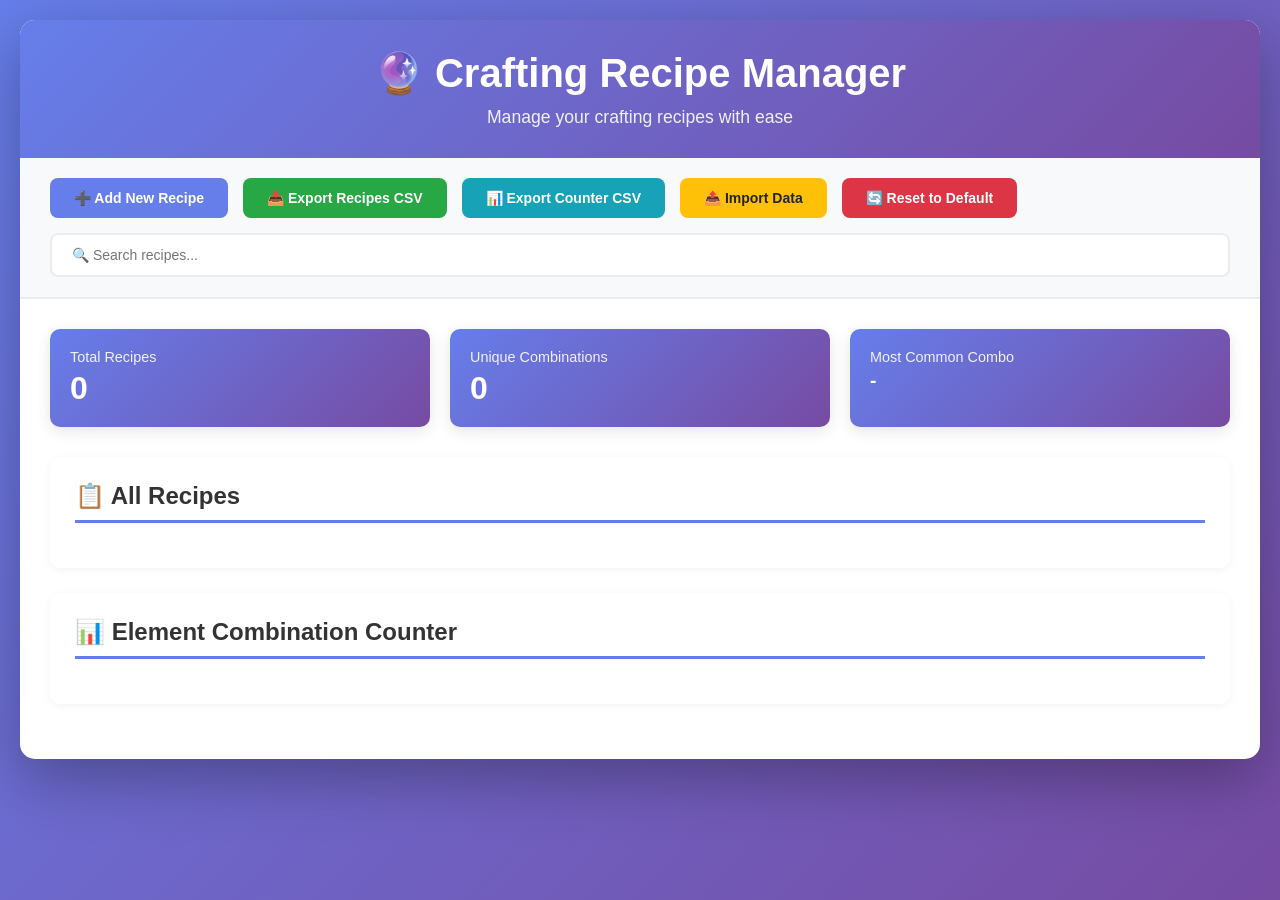
==== index.html @ 4297c900 "a" ====
<!DOCTYPE html>
<html lang="en">
<head>
    <meta charset="UTF-8">
    <meta name="viewport" content="width=device-width, initial-scale=1.0">
    <title>Crafting Recipe Manager</title>
    <link rel="stylesheet" href="css/base.css">
    <link rel="stylesheet" href="css/layout.css">
    <link rel="stylesheet" href="css/components.css">
    <link rel="stylesheet" href="css/responsive.css">
</head>
<body>
    <div class="container">
        <header>
            <h1>🔮 Crafting Recipe Manager</h1>
            <p>Manage your crafting recipes with ease</p>
        </header>

        <div class="toolbar">
            <button class="btn btn-primary" id="addRecipeBtn">
                ➕ Add New Recipe
            </button>
            <button class="btn btn-success" id="exportRecipesBtn">
                📥 Export Recipes CSV
            </button>
            <button class="btn btn-info" id="exportCounterBtn">
                📊 Export Counter CSV
            </button>
            <button class="btn btn-warning" id="importDataBtn">
                📤 Import Data
            </button>
            <button class="btn btn-danger" id="resetDataBtn">
                🔄 Reset to Default
            </button>
            <div class="search-box">
                <input type="text" id="searchInput" placeholder="🔍 Search recipes...">
            </div>
        </div>

        <div class="content">
            <div class="stats-grid">
                <div class="stat-card">
                    <div class="stat-label">Total Recipes</div>
                    <div class="stat-value" id="totalRecipes">0</div>
                </div>
                <div class="stat-card">
                    <div class="stat-label">Unique Combinations</div>
                    <div class="stat-value" id="uniqueCombos">0</div>
                </div>
                <div class="stat-card">
                    <div class="stat-label">Most Common Combo</div>
                    <div class="stat-value" id="mostCommon" style="font-size: 1.2em;">-</div>
                </div>
            </div>

            <div class="section">
                <h2 class="section-title">📋 All Recipes</h2>
                <div id="recipeTableContainer"></div>
            </div>

            <div class="section">
                <h2 class="section-title">📊 Element Combination Counter</h2>
                <div class="counter-grid" id="counterGrid"></div>
            </div>
        </div>
    </div>

    <!-- Add/Edit Modal -->
    <div id="recipeModal" class="modal">
        <div class="modal-content">
            <div class="modal-header">
                <h2 id="modalTitle">Add New Recipe</h2>
                <button class="close" id="closeModalBtn">&times;</button>
            </div>
            <div class="modal-body">
                <form id="recipeForm">
                    <input type="hidden" id="editIndex" value="-1">
                    
                    <div class="form-group">
                        <label for="itemName">Item Name *</label>
                        <input type="text" id="itemName" required placeholder="Enter item name">
                    </div>

                    <div class="form-group">
                        <label for="itemTier">Tier *</label>
                        <select id="itemTier" required>
                            <option value="1">Tier 1 (3x3 Grid)</option>
                            <option value="2">Tier 2 (4x4 Grid)</option>
                            <option value="3">Tier 3 (5x5 Grid)</option>
                        </select>
                    </div>

                    <div class="form-group">
                        <label>Elements * (Select at least one)</label>
                        <div class="checkbox-group">
                            <label class="checkbox-label">
                                <input type="checkbox" name="elements" value="earth">
                                <span>🌍 Earth</span>
                            </label>
                            <label class="checkbox-label">
                                <input type="checkbox" name="elements" value="fire">
                                <span>🔥 Fire</span>
                            </label>
                            <label class="checkbox-label">
                                <input type="checkbox" name="elements" value="water">
                                <span>💧 Water</span>
                            </label>
                            <label class="checkbox-label">
                                <input type="checkbox" name="elements" value="wind">
                                <span>💨 Wind</span>
                            </label>
                        </div>
                    </div>

                    <div class="shape-editor">
                        <div class="shape-editor-title">
                            <span>🎨 Recipe Shape Pattern</span>
                            <button type="button" class="clear-shape-btn" id="clearShapeBtn">
                                Clear Pattern
                            </button>
                        </div>
                        <div style="text-align: center;">
                            <div id="shapeEditorGrid" class="shape-editor-grid"></div>
                        </div>
                    </div>

                    <div style="display: flex; gap: 10px; margin-top: 30px;">
                        <button type="submit" class="btn btn-primary" style="flex: 1;">
                            💾 Save Recipe
                        </button>
                        <button type="button" class="btn btn-danger" id="cancelModalBtn" style="flex: 1;">
                            ❌ Cancel
                        </button>
                    </div>
                </form>
            </div>
        </div>
    </div>

    <!-- Toast Notification -->
    <div id="toast" class="toast"></div>

    <script type="module" src="js/main.js"></script>
</body>
</html>
---- css/base.css ----
* {
    margin: 0;
    padding: 0;
    box-sizing: border-box;
}

:root {
    --primary-gradient-start: #667eea;
    --primary-gradient-end: #764ba2;
    --success-color: #28a745;
    --danger-color: #dc3545;
    --warning-color: #ffc107;
    --info-color: #17a2b8;
    --bg-light: #f8f9fa;
    --border-color: #e9ecef;
    --text-dark: #333;
    --text-muted: #6c757d;
    --earth-color: #8B4513;
    --fire-color: #FF4500;
    --water-color: #1E90FF;
    --wind-color: #87CEEB;
    --shadow-sm: 0 2px 10px rgba(0,0,0,0.05);
    --shadow-md: 0 4px 15px rgba(0,0,0,0.1);
    --shadow-lg: 0 10px 40px rgba(0,0,0,0.3);
    --shadow-xl: 0 20px 60px rgba(0,0,0,0.3);
}

body {
    font-family: 'Segoe UI', Tahoma, Geneva, Verdana, sans-serif;
    background: linear-gradient(135deg, var(--primary-gradient-start) 0%, var(--primary-gradient-end) 100%);
    min-height: 100vh;
    padding: 20px;
}

@keyframes fadeIn {
    from { opacity: 0; }
    to { opacity: 1; }
}

@keyframes slideIn {
    from {
        transform: translateY(-50px);
        opacity: 0;
    }
    to {
        transform: translateY(0);
        opacity: 1;
    }
}

@keyframes slideInRight {
    from {
        transform: translateX(100%);
    }
    to {
        transform: translateX(0);
    }
}
---- css/layout.css ----
.container {
    max-width: 1600px;
    margin: 0 auto;
    background: white;
    border-radius: 15px;
    box-shadow: var(--shadow-xl);
    overflow: hidden;
}

header {
    background: linear-gradient(135deg, var(--primary-gradient-start) 0%, var(--primary-gradient-end) 100%);
    color: white;
    padding: 30px;
    text-align: center;
}

header h1 {
    font-size: 2.5em;
    margin-bottom: 10px;
}

header p {
    opacity: 0.9;
    font-size: 1.1em;
}

.toolbar {
    padding: 20px 30px;
    background: var(--bg-light);
    border-bottom: 2px solid var(--border-color);
    display: flex;
    gap: 15px;
    flex-wrap: wrap;
    align-items: center;
}

.content {
    padding: 30px;
}

.stats-grid {
    display: grid;
    grid-template-columns: repeat(auto-fit, minmax(200px, 1fr));
    gap: 20px;
    margin-bottom: 30px;
}

.section {
    background: white;
    border-radius: 10px;
    padding: 25px;
    margin-bottom: 25px;
    box-shadow: var(--shadow-sm);
}

.section-title {
    font-size: 1.5em;
    color: var(--text-dark);
    margin-bottom: 20px;
    padding-bottom: 10px;
    border-bottom: 3px solid var(--primary-gradient-start);
}

.counter-grid {
    display: grid;
    grid-template-columns: repeat(auto-fill, minmax(250px, 1fr));
    gap: 15px;
}

.search-box {
    flex: 1;
    min-width: 250px;
}

.search-box input {
    width: 100%;
    padding: 12px 20px;
    border: 2px solid var(--border-color);
    border-radius: 8px;
    font-size: 14px;
}

.search-box input:focus {
    outline: none;
    border-color: var(--primary-gradient-start);
}
---- css/components.css ----
/* Buttons */
.btn {
    padding: 12px 24px;
    border: none;
    border-radius: 8px;
    font-size: 14px;
    font-weight: 600;
    cursor: pointer;
    transition: all 0.3s;
    display: inline-flex;
    align-items: center;
    gap: 8px;
}

.btn:hover {
    transform: translateY(-2px);
    box-shadow: 0 4px 12px rgba(0,0,0,0.15);
}

.btn-primary {
    background: var(--primary-gradient-start);
    color: white;
}

.btn-primary:hover {
    background: #5568d3;
}

.btn-success {
    background: var(--success-color);
    color: white;
}

.btn-success:hover {
    background: #218838;
}

.btn-info {
    background: var(--info-color);
    color: white;
}

.btn-info:hover {
    background: #138496;
}

.btn-danger {
    background: var(--danger-color);
    color: white;
}

.btn-danger:hover {
    background: #c82333;
}

.btn-warning {
    background: var(--warning-color);
    color: #212529;
}

.btn-warning:hover {
    background: #e0a800;
}

.btn-sm {
    padding: 6px 12px;
    font-size: 12px;
}

/* Stats Cards */
.stat-card {
    background: linear-gradient(135deg, var(--primary-gradient-start) 0%, var(--primary-gradient-end) 100%);
    color: white;
    padding: 20px;
    border-radius: 10px;
    box-shadow: var(--shadow-md);
}

.stat-label {
    font-size: 0.9em;
    opacity: 0.9;
    margin-bottom: 5px;
}

.stat-value {
    font-size: 2em;
    font-weight: bold;
}

/* Tables */
table {
    width: 100%;
    border-collapse: collapse;
    margin-top: 15px;
}

th, td {
    padding: 15px;
    text-align: left;
    border-bottom: 1px solid var(--border-color);
}

th {
    background: var(--bg-light);
    font-weight: 600;
    color: #495057;
    position: sticky;
    top: 0;
}

tr:hover {
    background: var(--bg-light);
}

/* Elements */
.element {
    display: inline-block;
    padding: 5px 12px;
    margin: 2px;
    border-radius: 20px;
    font-size: 12px;
    font-weight: 600;
    text-transform: uppercase;
}

.earth { 
    background: var(--earth-color);
    color: white;
}

.fire { 
    background: var(--fire-color);
    color: white;
}

.water { 
    background: var(--water-color);
    color: white;
}

.wind { 
    background: var(--wind-color);
    color: #333;
}

/* Tier Badges */
.tier-badge {
    display: inline-block;
    padding: 4px 10px;
    border-radius: 15px;
    font-size: 11px;
    font-weight: 700;
    text-transform: uppercase;
}

.tier-1 { 
    background: var(--success-color);
    color: white;
}

.tier-2 { 
    background: var(--warning-color);
    color: #333;
}

.tier-3 { 
    background: var(--danger-color);
    color: white;
}

/* Shape Grid */
.shape-grid {
    display: inline-grid;
    gap: 2px;
    background: #333;
    padding: 2px;
    border-radius: 4px;
}

.shape-cell {
    width: 16px;
    height: 16px;
    background: white;
    border-radius: 2px;
}

.shape-cell.filled {
    background: #FF8C00;
}

/* Modal */
.modal {
    display: none;
    position: fixed;
    z-index: 1000;
    left: 0;
    top: 0;
    width: 100%;
    height: 100%;
    background: rgba(0,0,0,0.6);
    animation: fadeIn 0.3s;
    overflow-y: auto;
}

.modal-content {
    background: white;
    margin: 3% auto;
    padding: 0;
    border-radius: 15px;
    width: 90%;
    max-width: 800px;
    box-shadow: var(--shadow-lg);
    animation: slideIn 0.3s;
}

.modal-header {
    background: linear-gradient(135deg, var(--primary-gradient-start) 0%, var(--primary-gradient-end) 100%);
    color: white;
    padding: 20px 30px;
    border-radius: 15px 15px 0 0;
    display: flex;
    justify-content: space-between;
    align-items: center;
}

.modal-header h2 {
    font-size: 1.5em;
}

.close {
    color: white;
    font-size: 28px;
    font-weight: bold;
    cursor: pointer;
    background: none;
    border: none;
    padding: 0;
    width: 30px;
    height: 30px;
    display: flex;
    align-items: center;
    justify-content: center;
    border-radius: 50%;
    transition: background 0.3s;
}

.close:hover {
    background: rgba(255,255,255,0.2);
}

.modal-body {
    padding: 30px;
    max-height: 70vh;
    overflow-y: auto;
}

/* Form Elements */
.form-group {
    margin-bottom: 20px;
}

.form-group label {
    display: block;
    margin-bottom: 8px;
    font-weight: 600;
    color: #495057;
}

.form-group input, .form-group select {
    width: 100%;
    padding: 12px;
    border: 2px solid var(--border-color);
    border-radius: 8px;
    font-size: 14px;
    transition: border-color 0.3s;
}

.form-group input:focus, .form-group select:focus {
    outline: none;
    border-color: var(--primary-gradient-start);
}

/* Checkbox Group */
.checkbox-group {
    display: grid;
    grid-template-columns: repeat(2, 1fr);
    gap: 10px;
    margin-top: 10px;
}

.checkbox-label {
    display: flex;
    align-items: center;
    padding: 10px;
    border: 2px solid var(--border-color);
    border-radius: 8px;
    cursor: pointer;
    transition: all 0.3s;
}

.checkbox-label:hover {
    border-color: var(--primary-gradient-start);
    background: var(--bg-light);
}

.checkbox-label input {
    margin-right: 10px;
    width: auto;
}

.checkbox-label.checked {
    border-color: var(--primary-gradient-start);
    background: #e7e9fd;
}

/* Shape Editor */
.shape-editor {
    margin-top: 15px;
    padding: 20px;
    background: var(--bg-light);
    border-radius: 10px;
    border: 2px solid var(--border-color);
}

.shape-editor-title {
    font-weight: 600;
    margin-bottom: 15px;
    color: var(--text-dark);
    display: flex;
    justify-content: space-between;
    align-items: center;
}

.shape-editor-grid {
    display: inline-grid;
    gap: 4px;
    background: #333;
    padding: 4px;
    border-radius: 8px;
    box-shadow: 0 4px 10px rgba(0,0,0,0.2);
}

.shape-editor-cell {
    width: 40px;
    height: 40px;
    background: white;
    border-radius: 4px;
    cursor: pointer;
    transition: all 0.2s;
    border: 2px solid transparent;
}

.shape-editor-cell:hover {
    border-color: var(--primary-gradient-start);
    transform: scale(1.05);
}

.shape-editor-cell.active {
    background: #FF8C00;
    box-shadow: inset 0 2px 4px rgba(0,0,0,0.2);
}

.clear-shape-btn {
    background: var(--danger-color);
    color: white;
    border: none;
    padding: 6px 12px;
    border-radius: 5px;
    cursor: pointer;
    font-size: 12px;
    font-weight: 600;
    transition: background 0.3s;
}

.clear-shape-btn:hover {
    background: #c82333;
}

/* Counter Cards */
.counter-card {
    background: linear-gradient(135deg, var(--bg-light) 0%, var(--border-color) 100%);
    padding: 20px;
    border-radius: 10px;
    border-left: 5px solid var(--primary-gradient-start);
    transition: transform 0.3s;
}

.counter-card:hover {
    transform: translateX(5px);
}

.counter-combo {
    font-weight: 600;
    color: var(--text-dark);
    margin-bottom: 10px;
    font-size: 1.1em;
}

.counter-count {
    font-size: 1.5em;
    color: var(--primary-gradient-start);
    font-weight: bold;
}

/* Toast */
.toast {
    position: fixed;
    bottom: 30px;
    right: 30px;
    background: var(--success-color);
    color: white;
    padding: 15px 25px;
    border-radius: 8px;
    box-shadow: 0 4px 15px rgba(0,0,0,0.2);
    display: none;
    animation: slideInRight 0.3s;
    z-index: 2000;
}

/* Action Buttons */
.action-buttons {
    display: flex;
    gap: 5px;
}

/* Empty State */
.empty-state {
    text-align: center;
    padding: 60px 20px;
    color: var(--text-muted);
}
---- css/responsive.css ----
@media (max-width: 768px) {
    .toolbar {
        flex-direction: column;
        align-items: stretch;
    }

    .btn {
        width: 100%;
        justify-content: center;
    }

    .search-box {
        width: 100%;
    }

    table {
        font-size: 12px;
    }

    th, td {
        padding: 10px;
    }

    .shape-editor-cell {
        width: 30px;
        height: 30px;
    }

    header h1 {
        font-size: 1.8em;
    }

    header p {
        font-size: 0.9em;
    }

    .stats-grid {
        grid-template-columns: 1fr;
    }

    .counter-grid {
        grid-template-columns: 1fr;
    }

    .checkbox-group {
        grid-template-columns: 1fr;
    }
}
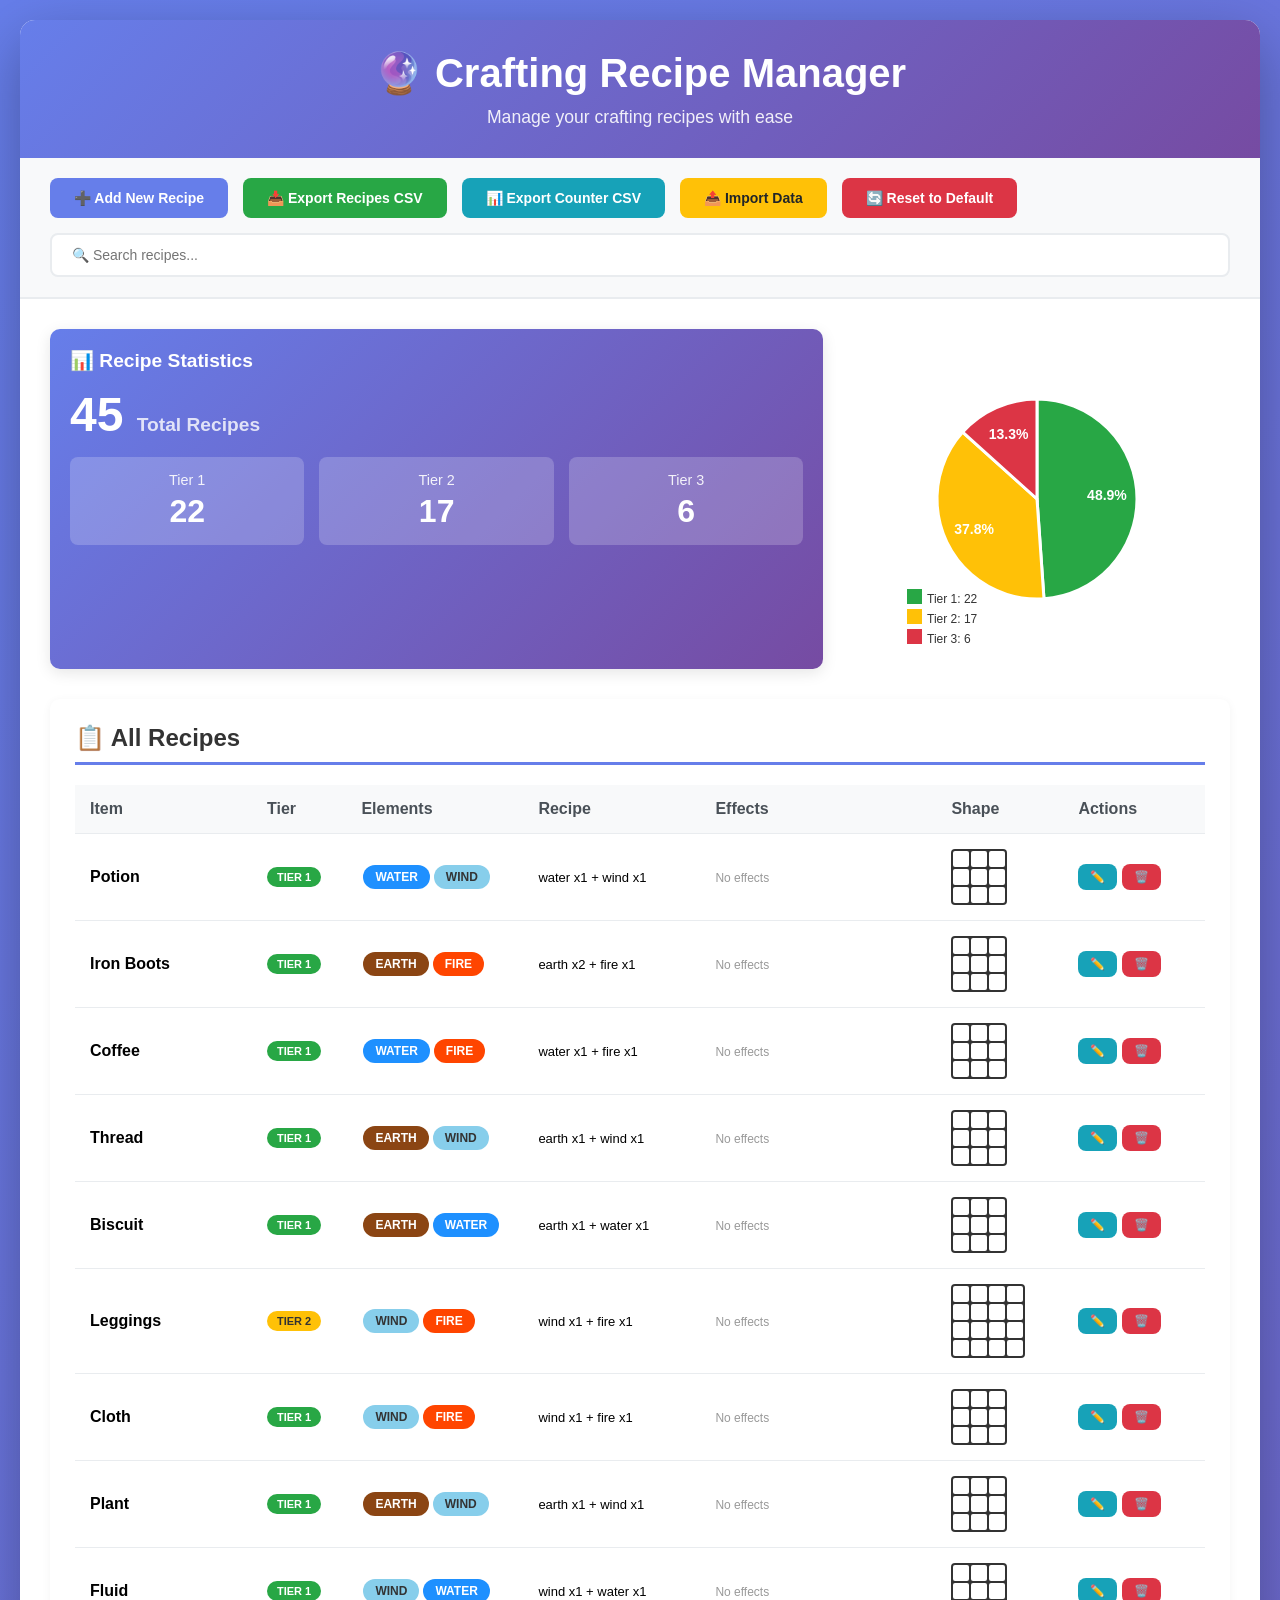
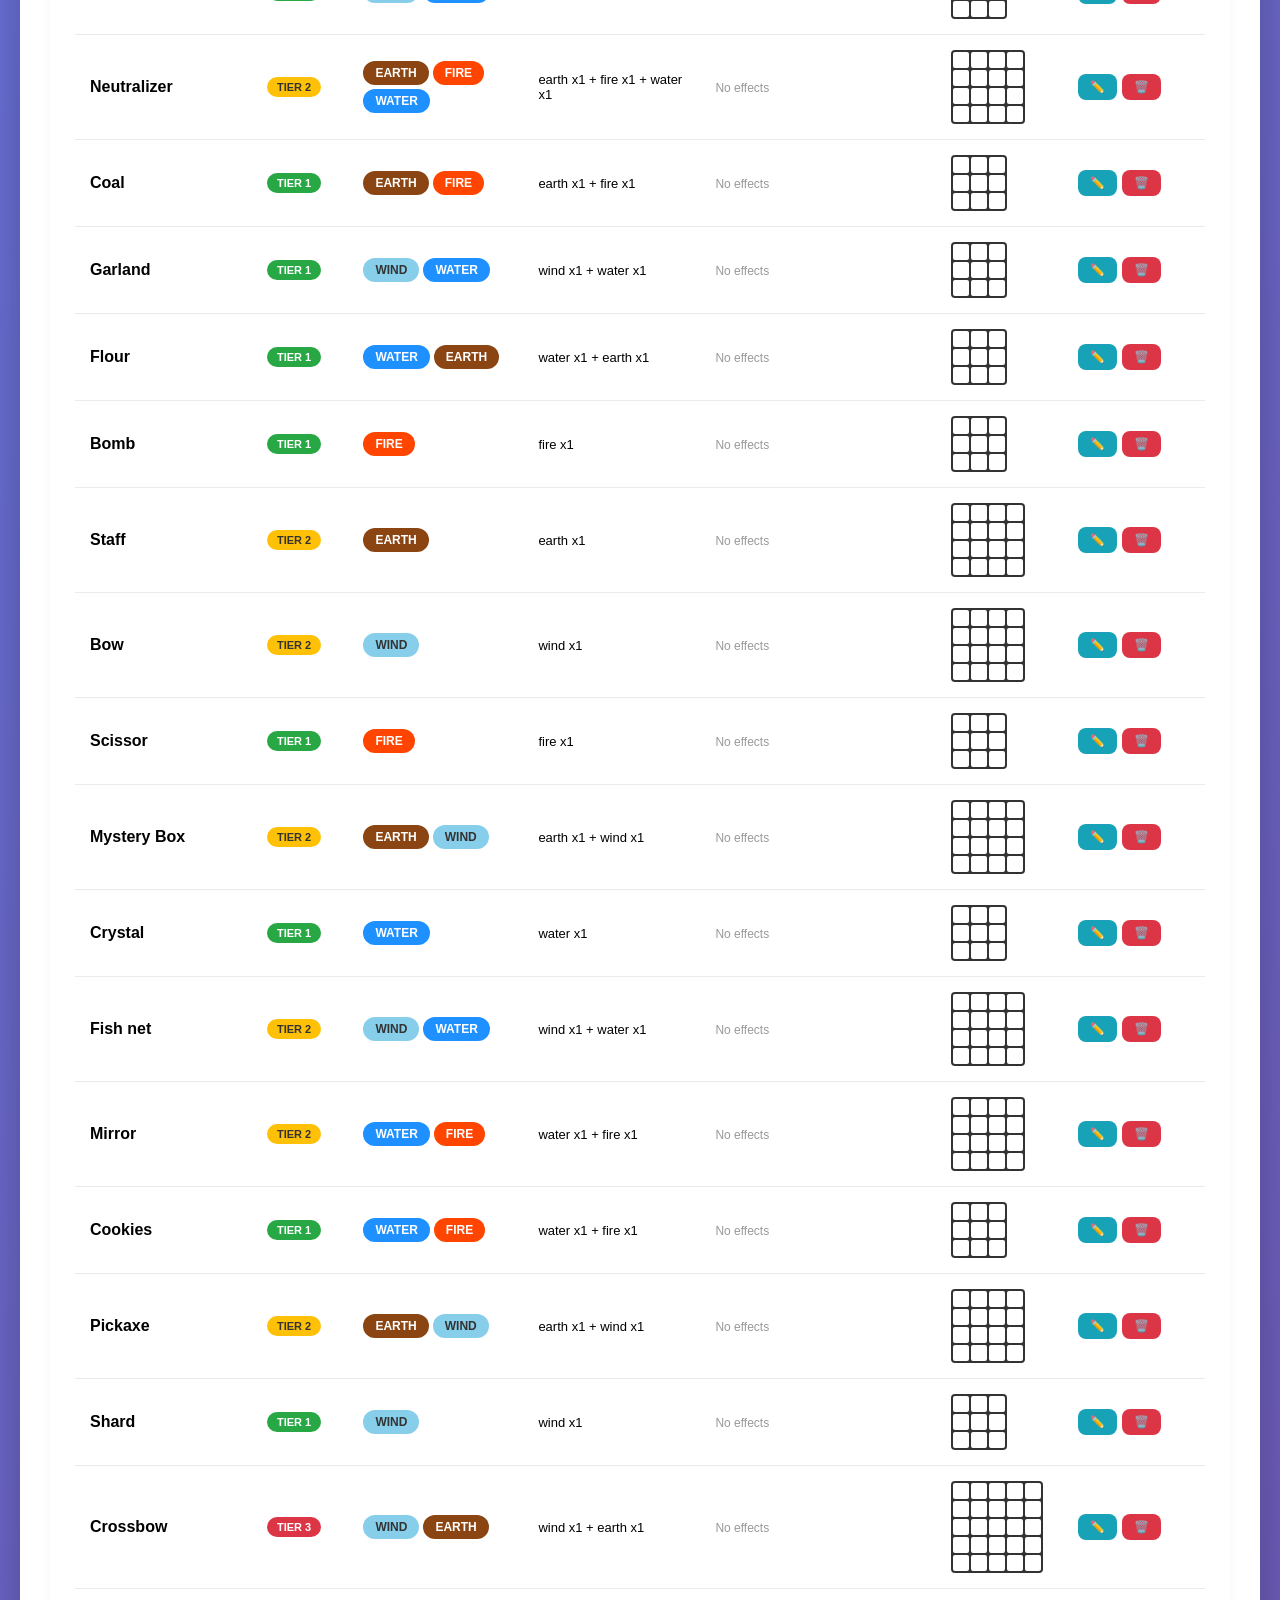
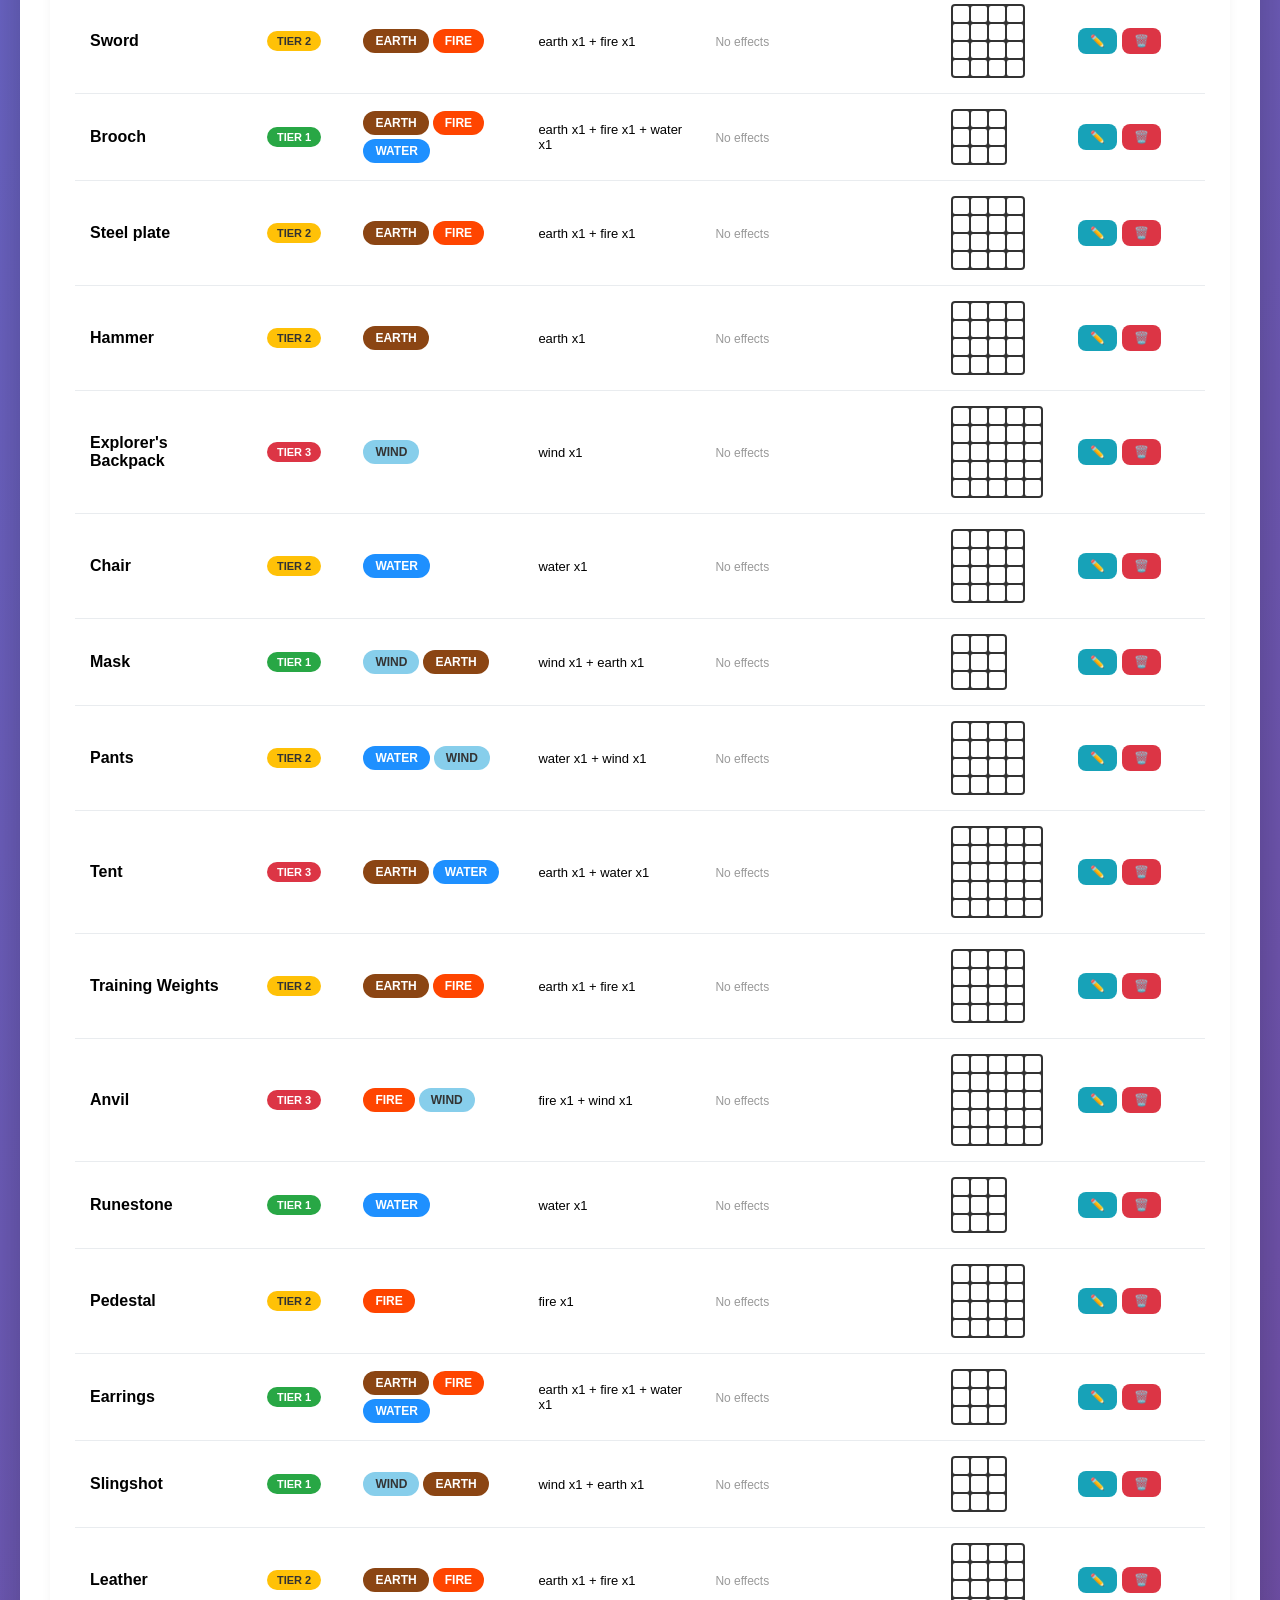
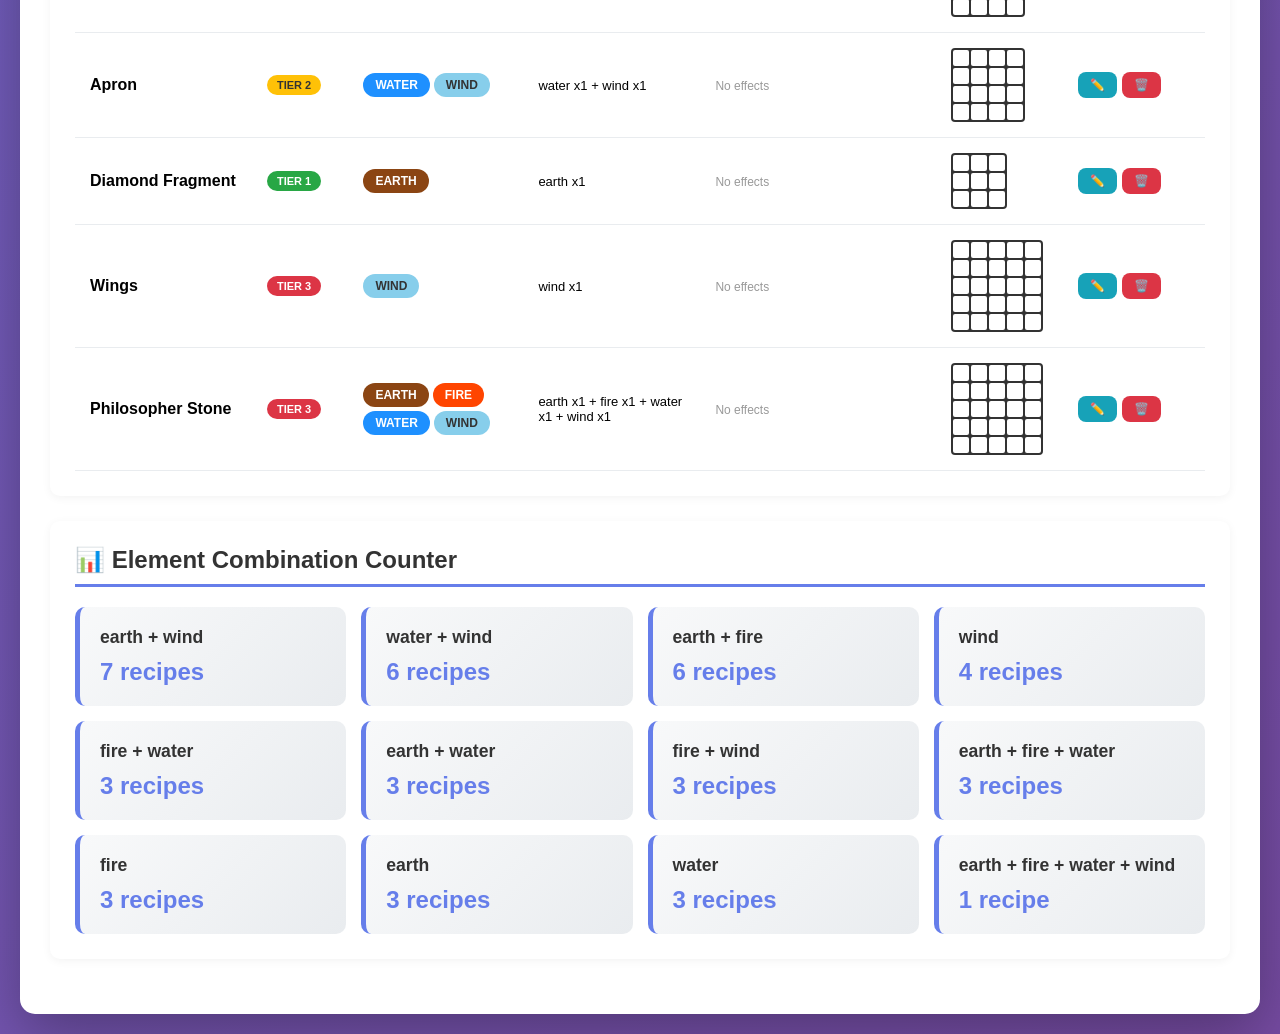
==== commit 8776d586: "owo" ====
--- a/index.html
+++ b/index.html
@@ -4,10 +4,7 @@
     <meta charset="UTF-8">
     <meta name="viewport" content="width=device-width, initial-scale=1.0">
     <title>Crafting Recipe Manager</title>
-    <link rel="stylesheet" href="css/base.css">
-    <link rel="stylesheet" href="css/layout.css">
-    <link rel="stylesheet" href="css/components.css">
-    <link rel="stylesheet" href="css/responsive.css">
+    <link rel="stylesheet" href="styles.css">
 </head>
 <body>
     <div class="container">
@@ -17,39 +14,51 @@
         </header>
 
         <div class="toolbar">
-            <button class="btn btn-primary" id="addRecipeBtn">
+            <button class="btn btn-primary" onclick="openAddModal()">
                 ➕ Add New Recipe
             </button>
-            <button class="btn btn-success" id="exportRecipesBtn">
+            <button class="btn btn-success" onclick="downloadRecipesCSV()">
                 📥 Export Recipes CSV
             </button>
-            <button class="btn btn-info" id="exportCounterBtn">
+            <button class="btn btn-info" onclick="downloadCounterCSV()">
                 📊 Export Counter CSV
             </button>
-            <button class="btn btn-warning" id="importDataBtn">
+            <button class="btn btn-warning" onclick="importData()">
                 📤 Import Data
             </button>
-            <button class="btn btn-danger" id="resetDataBtn">
+            <button class="btn btn-danger" onclick="resetData()">
                 🔄 Reset to Default
             </button>
             <div class="search-box">
-                <input type="text" id="searchInput" placeholder="🔍 Search recipes...">
+                <input type="text" id="searchInput" placeholder="🔍 Search recipes..." oninput="filterRecipes()">
             </div>
         </div>
 
         <div class="content">
             <div class="stats-grid">
                 <div class="stat-card">
-                    <div class="stat-label">Total Recipes</div>
-                    <div class="stat-value" id="totalRecipes">0</div>
+                    <div class="stat-card-title">📊 Recipe Statistics</div>
+                    <div style="font-size: 3em; font-weight: bold; margin: 10px 0;">
+                        <span id="totalRecipes">0</span> 
+                        <span style="font-size: 0.4em; opacity: 0.8;">Total Recipes</span>
+                    </div>
+                    <div class="tier-breakdown">
+                        <div class="tier-stat">
+                            <div class="tier-stat-label">Tier 1</div>
+                            <div class="tier-stat-value" id="tier1Count">0</div>
+                        </div>
+                        <div class="tier-stat">
+                            <div class="tier-stat-label">Tier 2</div>
+                            <div class="tier-stat-value" id="tier2Count">0</div>
+                        </div>
+                        <div class="tier-stat">
+                            <div class="tier-stat-label">Tier 3</div>
+                            <div class="tier-stat-value" id="tier3Count">0</div>
+                        </div>
+                    </div>
                 </div>
-                <div class="stat-card">
-                    <div class="stat-label">Unique Combinations</div>
-                    <div class="stat-value" id="uniqueCombos">0</div>
-                </div>
-                <div class="stat-card">
-                    <div class="stat-label">Most Common Combo</div>
-                    <div class="stat-value" id="mostCommon" style="font-size: 1.2em;">-</div>
+                <div class="chart-container">
+                    <canvas id="pieChart"></canvas>
                 </div>
             </div>
 
@@ -70,10 +79,10 @@
         <div class="modal-content">
             <div class="modal-header">
                 <h2 id="modalTitle">Add New Recipe</h2>
-                <button class="close" id="closeModalBtn">&times;</button>
+                <button class="close" onclick="closeModal()">&times;</button>
             </div>
             <div class="modal-body">
-                <form id="recipeForm">
+                <form id="recipeForm" onsubmit="saveRecipe(event)">
                     <input type="hidden" id="editIndex" value="-1">
                     
                     <div class="form-group">
@@ -83,7 +92,7 @@
 
                     <div class="form-group">
                         <label for="itemTier">Tier *</label>
-                        <select id="itemTier" required>
+                        <select id="itemTier" required onchange="updateShapeGrid()">
                             <option value="1">Tier 1 (3x3 Grid)</option>
                             <option value="2">Tier 2 (4x4 Grid)</option>
                             <option value="3">Tier 3 (5x5 Grid)</option>
@@ -91,31 +100,53 @@
                     </div>
 
                     <div class="form-group">
-                        <label>Elements * (Select at least one)</label>
+                        <label>Elements & Amounts * (Check element and set amount needed)</label>
                         <div class="checkbox-group">
-                            <label class="checkbox-label">
-                                <input type="checkbox" name="elements" value="earth">
+                            <label class="checkbox-label" id="earthLabel">
+                                <input type="checkbox" name="elements" value="earth" onchange="toggleElementCheckbox(this)">
                                 <span>🌍 Earth</span>
+                                <input type="number" id="earthAmount" min="1" max="99" value="1" placeholder="Qty" disabled>
                             </label>
-                            <label class="checkbox-label">
-                                <input type="checkbox" name="elements" value="fire">
+                            <label class="checkbox-label" id="fireLabel">
+                                <input type="checkbox" name="elements" value="fire" onchange="toggleElementCheckbox(this)">
                                 <span>🔥 Fire</span>
+                                <input type="number" id="fireAmount" min="1" max="99" value="1" placeholder="Qty" disabled>
                             </label>
-                            <label class="checkbox-label">
-                                <input type="checkbox" name="elements" value="water">
+                            <label class="checkbox-label" id="waterLabel">
+                                <input type="checkbox" name="elements" value="water" onchange="toggleElementCheckbox(this)">
                                 <span>💧 Water</span>
+                                <input type="number" id="waterAmount" min="1" max="99" value="1" placeholder="Qty" disabled>
                             </label>
-                            <label class="checkbox-label">
-                                <input type="checkbox" name="elements" value="wind">
+                            <label class="checkbox-label" id="windLabel">
+                                <input type="checkbox" name="elements" value="wind" onchange="toggleElementCheckbox(this)">
                                 <span>💨 Wind</span>
+                                <input type="number" id="windAmount" min="1" max="99" value="1" placeholder="Qty" disabled>
                             </label>
+                        </div>
+                    </div>
+
+                    <div class="form-group">
+                        <label>Effects (Optional)</label>
+                        <div class="effects-inputs">
+                            <div class="effect-input">
+                                <label>Effect 1 ★</label>
+                                <input type="text" id="effect1" placeholder="Enter effect description">
+                            </div>
+                            <div class="effect-input">
+                                <label>Effect 2 ★</label>
+                                <input type="text" id="effect2" placeholder="Enter effect description">
+                            </div>
+                            <div class="effect-input">
+                                <label>Effect 3 ★</label>
+                                <input type="text" id="effect3" placeholder="Enter effect description">
+                            </div>
                         </div>
                     </div>
 
                     <div class="shape-editor">
                         <div class="shape-editor-title">
                             <span>🎨 Recipe Shape Pattern</span>
-                            <button type="button" class="clear-shape-btn" id="clearShapeBtn">
+                            <button type="button" class="clear-shape-btn" onclick="clearShape()">
                                 Clear Pattern
                             </button>
                         </div>
@@ -128,7 +159,7 @@
                         <button type="submit" class="btn btn-primary" style="flex: 1;">
                             💾 Save Recipe
                         </button>
-                        <button type="button" class="btn btn-danger" id="cancelModalBtn" style="flex: 1;">
+                        <button type="button" class="btn btn-danger" onclick="closeModal()" style="flex: 1;">
                             ❌ Cancel
                         </button>
                     </div>
@@ -140,6 +171,6 @@
     <!-- Toast Notification -->
     <div id="toast" class="toast"></div>
 
-    <script type="module" src="js/main.js"></script>
+    <script src="app.js"></script>
 </body>
 </html>
--- a/styles.css
+++ b/styles.css
@@ -0,0 +1,671 @@
+/* Reset and Base Styles */
+* {
+    margin: 0;
+    padding: 0;
+    box-sizing: border-box;
+}
+
+body {
+    font-family: 'Segoe UI', Tahoma, Geneva, Verdana, sans-serif;
+    background: linear-gradient(135deg, #667eea 0%, #764ba2 100%);
+    min-height: 100vh;
+    padding: 20px;
+}
+
+/* Container */
+.container {
+    max-width: 1800px;
+    margin: 0 auto;
+    background: white;
+    border-radius: 15px;
+    box-shadow: 0 20px 60px rgba(0,0,0,0.3);
+    overflow: hidden;
+}
+
+/* Header */
+header {
+    background: linear-gradient(135deg, #667eea 0%, #764ba2 100%);
+    color: white;
+    padding: 30px;
+    text-align: center;
+}
+
+header h1 {
+    font-size: 2.5em;
+    margin-bottom: 10px;
+}
+
+header p {
+    opacity: 0.9;
+    font-size: 1.1em;
+}
+
+/* Toolbar */
+.toolbar {
+    padding: 20px 30px;
+    background: #f8f9fa;
+    border-bottom: 2px solid #e9ecef;
+    display: flex;
+    gap: 15px;
+    flex-wrap: wrap;
+    align-items: center;
+}
+
+/* Buttons */
+.btn {
+    padding: 12px 24px;
+    border: none;
+    border-radius: 8px;
+    font-size: 14px;
+    font-weight: 600;
+    cursor: pointer;
+    transition: all 0.3s;
+    display: inline-flex;
+    align-items: center;
+    gap: 8px;
+}
+
+.btn:hover {
+    transform: translateY(-2px);
+    box-shadow: 0 4px 12px rgba(0,0,0,0.15);
+}
+
+.btn-primary {
+    background: #667eea;
+    color: white;
+}
+
+.btn-primary:hover {
+    background: #5568d3;
+}
+
+.btn-success {
+    background: #28a745;
+    color: white;
+}
+
+.btn-success:hover {
+    background: #218838;
+}
+
+.btn-info {
+    background: #17a2b8;
+    color: white;
+}
+
+.btn-info:hover {
+    background: #138496;
+}
+
+.btn-danger {
+    background: #dc3545;
+    color: white;
+}
+
+.btn-danger:hover {
+    background: #c82333;
+}
+
+.btn-warning {
+    background: #ffc107;
+    color: #212529;
+}
+
+.btn-warning:hover {
+    background: #e0a800;
+}
+
+.btn-sm {
+    padding: 6px 12px;
+    font-size: 12px;
+}
+
+/* Content Area */
+.content {
+    padding: 30px;
+}
+
+/* Statistics Grid */
+.stats-grid {
+    display: grid;
+    grid-template-columns: 2fr 1fr;
+    gap: 20px;
+    margin-bottom: 30px;
+}
+
+.stat-card {
+    background: linear-gradient(135deg, #667eea 0%, #764ba2 100%);
+    color: white;
+    padding: 20px;
+    border-radius: 10px;
+    box-shadow: 0 4px 15px rgba(0,0,0,0.1);
+}
+
+.stat-card-title {
+    font-size: 1.2em;
+    margin-bottom: 15px;
+    font-weight: 600;
+}
+
+.tier-breakdown {
+    display: grid;
+    grid-template-columns: repeat(3, 1fr);
+    gap: 15px;
+    margin-top: 15px;
+}
+
+.tier-stat {
+    background: rgba(255,255,255,0.2);
+    padding: 15px;
+    border-radius: 8px;
+    text-align: center;
+}
+
+.tier-stat-label {
+    font-size: 0.9em;
+    opacity: 0.9;
+    margin-bottom: 5px;
+}
+
+.tier-stat-value {
+    font-size: 2em;
+    font-weight: bold;
+}
+
+.chart-container {
+    background: white;
+    padding: 20px;
+    border-radius: 10px;
+    display: flex;
+    align-items: center;
+    justify-content: center;
+}
+
+#pieChart {
+    max-width: 300px;
+    max-height: 300px;
+}
+
+/* Section */
+.section {
+    background: white;
+    border-radius: 10px;
+    padding: 25px;
+    margin-bottom: 25px;
+    box-shadow: 0 2px 10px rgba(0,0,0,0.05);
+}
+
+.section-title {
+    font-size: 1.5em;
+    color: #333;
+    margin-bottom: 20px;
+    padding-bottom: 10px;
+    border-bottom: 3px solid #667eea;
+}
+
+/* Table */
+table {
+    width: 100%;
+    border-collapse: collapse;
+    margin-top: 15px;
+}
+
+th, td {
+    padding: 15px;
+    text-align: left;
+    border-bottom: 1px solid #e9ecef;
+}
+
+th {
+    background: #f8f9fa;
+    font-weight: 600;
+    color: #495057;
+    position: sticky;
+    top: 0;
+}
+
+tr:hover {
+    background: #f8f9fa;
+}
+
+/* Elements */
+.element {
+    display: inline-block;
+    padding: 5px 12px;
+    margin: 2px;
+    border-radius: 20px;
+    font-size: 12px;
+    font-weight: 600;
+    text-transform: uppercase;
+}
+
+.element-with-amount {
+    display: inline-flex;
+    align-items: center;
+    gap: 5px;
+}
+
+.element-amount {
+    background: rgba(0,0,0,0.2);
+    padding: 2px 6px;
+    border-radius: 10px;
+    font-size: 11px;
+}
+
+.earth { background: #8B4513; color: white; }
+.fire { background: #FF4500; color: white; }
+.water { background: #1E90FF; color: white; }
+.wind { background: #87CEEB; color: #333; }
+
+/* Tier Badges */
+.tier-badge {
+    display: inline-block;
+    padding: 4px 10px;
+    border-radius: 15px;
+    font-size: 11px;
+    font-weight: 700;
+    text-transform: uppercase;
+}
+
+.tier-1 { background: #28a745; color: white; }
+.tier-2 { background: #ffc107; color: #333; }
+.tier-3 { background: #dc3545; color: white; }
+
+/* Effects List */
+.effects-list {
+    list-style: none;
+    padding: 0;
+    margin: 0;
+}
+
+.effects-list li {
+    padding: 3px 0;
+    font-size: 13px;
+    color: #495057;
+}
+
+.effects-list li:before {
+    content: "★ ";
+    color: #ffc107;
+}
+
+/* Shape Grid */
+.shape-grid {
+    display: inline-grid;
+    gap: 2px;
+    background: #333;
+    padding: 2px;
+    border-radius: 4px;
+}
+
+.shape-cell {
+    width: 16px;
+    height: 16px;
+    background: white;
+    border-radius: 2px;
+}
+
+.shape-cell.filled {
+    background: #FF8C00;
+}
+
+/* Modal */
+.modal {
+    display: none;
+    position: fixed;
+    z-index: 1000;
+    left: 0;
+    top: 0;
+    width: 100%;
+    height: 100%;
+    background: rgba(0,0,0,0.6);
+    animation: fadeIn 0.3s;
+    overflow-y: auto;
+}
+
+@keyframes fadeIn {
+    from { opacity: 0; }
+    to { opacity: 1; }
+}
+
+.modal-content {
+    background: white;
+    margin: 3% auto;
+    padding: 0;
+    border-radius: 15px;
+    width: 90%;
+    max-width: 900px;
+    box-shadow: 0 10px 40px rgba(0,0,0,0.3);
+    animation: slideIn 0.3s;
+}
+
+@keyframes slideIn {
+    from {
+        transform: translateY(-50px);
+        opacity: 0;
+    }
+    to {
+        transform: translateY(0);
+        opacity: 1;
+    }
+}
+
+.modal-header {
+    background: linear-gradient(135deg, #667eea 0%, #764ba2 100%);
+    color: white;
+    padding: 20px 30px;
+    border-radius: 15px 15px 0 0;
+    display: flex;
+    justify-content: space-between;
+    align-items: center;
+}
+
+.modal-header h2 {
+    font-size: 1.5em;
+}
+
+.close {
+    color: white;
+    font-size: 28px;
+    font-weight: bold;
+    cursor: pointer;
+    background: none;
+    border: none;
+    padding: 0;
+    width: 30px;
+    height: 30px;
+    display: flex;
+    align-items: center;
+    justify-content: center;
+    border-radius: 50%;
+    transition: background 0.3s;
+}
+
+.close:hover {
+    background: rgba(255,255,255,0.2);
+}
+
+.modal-body {
+    padding: 30px;
+    max-height: 70vh;
+    overflow-y: auto;
+}
+
+/* Form Elements */
+.form-group {
+    margin-bottom: 20px;
+}
+
+.form-group label {
+    display: block;
+    margin-bottom: 8px;
+    font-weight: 600;
+    color: #495057;
+}
+
+.form-group input, .form-group select, .form-group textarea {
+    width: 100%;
+    padding: 12px;
+    border: 2px solid #e9ecef;
+    border-radius: 8px;
+    font-size: 14px;
+    transition: border-color 0.3s;
+}
+
+.form-group textarea {
+    resize: vertical;
+    min-height: 80px;
+}
+
+.form-group input:focus, .form-group select:focus, .form-group textarea:focus {
+    outline: none;
+    border-color: #667eea;
+}
+
+/* Checkbox Group */
+.checkbox-group {
+    display: grid;
+    grid-template-columns: 1fr;
+    gap: 10px;
+    margin-top: 10px;
+}
+
+.checkbox-label {
+    display: flex;
+    align-items: center;
+    gap: 10px;
+    padding: 10px;
+    border: 2px solid #e9ecef;
+    border-radius: 8px;
+    cursor: pointer;
+    transition: all 0.3s;
+}
+
+.checkbox-label:hover {
+    border-color: #667eea;
+    background: #f8f9fa;
+}
+
+.checkbox-label input[type="checkbox"] {
+    margin: 0;
+    width: auto;
+}
+
+.checkbox-label input[type="number"] {
+    width: 80px;
+    padding: 6px;
+    border: 2px solid #e9ecef;
+    border-radius: 5px;
+    margin-left: auto;
+}
+
+.checkbox-label.checked {
+    border-color: #667eea;
+    background: #e7e9fd;
+}
+
+/* Shape Editor */
+.shape-editor {
+    margin-top: 15px;
+    padding: 20px;
+    background: #f8f9fa;
+    border-radius: 10px;
+    border: 2px solid #e9ecef;
+}
+
+.shape-editor-title {
+    font-weight: 600;
+    margin-bottom: 15px;
+    color: #333;
+    display: flex;
+    justify-content: space-between;
+    align-items: center;
+}
+
+.shape-editor-grid {
+    display: inline-grid;
+    gap: 4px;
+    background: #333;
+    padding: 4px;
+    border-radius: 8px;
+    box-shadow: 0 4px 10px rgba(0,0,0,0.2);
+}
+
+.shape-editor-cell {
+    width: 40px;
+    height: 40px;
+    background: white;
+    border-radius: 4px;
+    cursor: pointer;
+    transition: all 0.2s;
+    border: 2px solid transparent;
+}
+
+.shape-editor-cell:hover {
+    border-color: #667eea;
+    transform: scale(1.05);
+}
+
+.shape-editor-cell.active {
+    background: #FF8C00;
+    box-shadow: inset 0 2px 4px rgba(0,0,0,0.2);
+}
+
+.clear-shape-btn {
+    background: #dc3545;
+    color: white;
+    border: none;
+    padding: 6px 12px;
+    border-radius: 5px;
+    cursor: pointer;
+    font-size: 12px;
+    font-weight: 600;
+    transition: background 0.3s;
+}
+
+.clear-shape-btn:hover {
+    background: #c82333;
+}
+
+/* Effects Inputs */
+.effects-inputs {
+    display: grid;
+    gap: 10px;
+}
+
+.effect-input {
+    display: flex;
+    align-items: center;
+    gap: 10px;
+}
+
+.effect-input label {
+    min-width: 80px;
+    margin: 0;
+}
+
+.effect-input input {
+    flex: 1;
+}
+
+/* Counter Grid */
+.counter-grid {
+    display: grid;
+    grid-template-columns: repeat(auto-fill, minmax(250px, 1fr));
+    gap: 15px;
+}
+
+.counter-card {
+    background: linear-gradient(135deg, #f8f9fa 0%, #e9ecef 100%);
+    padding: 20px;
+    border-radius: 10px;
+    border-left: 5px solid #667eea;
+    transition: transform 0.3s;
+}
+
+.counter-card:hover {
+    transform: translateX(5px);
+}
+
+.counter-combo {
+    font-weight: 600;
+    color: #333;
+    margin-bottom: 10px;
+    font-size: 1.1em;
+}
+
+.counter-count {
+    font-size: 1.5em;
+    color: #667eea;
+    font-weight: bold;
+}
+
+/* Search Box */
+.search-box {
+    flex: 1;
+    min-width: 250px;
+}
+
+.search-box input {
+    width: 100%;
+    padding: 12px 20px;
+    border: 2px solid #e9ecef;
+    border-radius: 8px;
+    font-size: 14px;
+}
+
+.search-box input:focus {
+    outline: none;
+    border-color: #667eea;
+}
+
+/* Empty State */
+.empty-state {
+    text-align: center;
+    padding: 60px 20px;
+    color: #6c757d;
+}
+
+/* Toast */
+.toast {
+    position: fixed;
+    bottom: 30px;
+    right: 30px;
+    background: #28a745;
+    color: white;
+    padding: 15px 25px;
+    border-radius: 8px;
+    box-shadow: 0 4px 15px rgba(0,0,0,0.2);
+    display: none;
+    animation: slideInRight 0.3s;
+    z-index: 2000;
+}
+
+@keyframes slideInRight {
+    from {
+        transform: translateX(100%);
+    }
+    to {
+        transform: translateX(0);
+    }
+}
+
+/* Action Buttons */
+.action-buttons {
+    display: flex;
+    gap: 5px;
+}
+
+/* Responsive Design */
+@media (max-width: 768px) {
+    .stats-grid {
+        grid-template-columns: 1fr;
+    }
+
+    .toolbar {
+        flex-direction: column;
+        align-items: stretch;
+    }
+
+    .btn {
+        width: 100%;
+        justify-content: center;
+    }
+
+    .search-box {
+        width: 100%;
+    }
+
+    table {
+        font-size: 12px;
+    }
+
+    th, td {
+        padding: 10px;
+    }
+
+    .shape-editor-cell {
+        width: 30px;
+        height: 30px;
+    }
+}
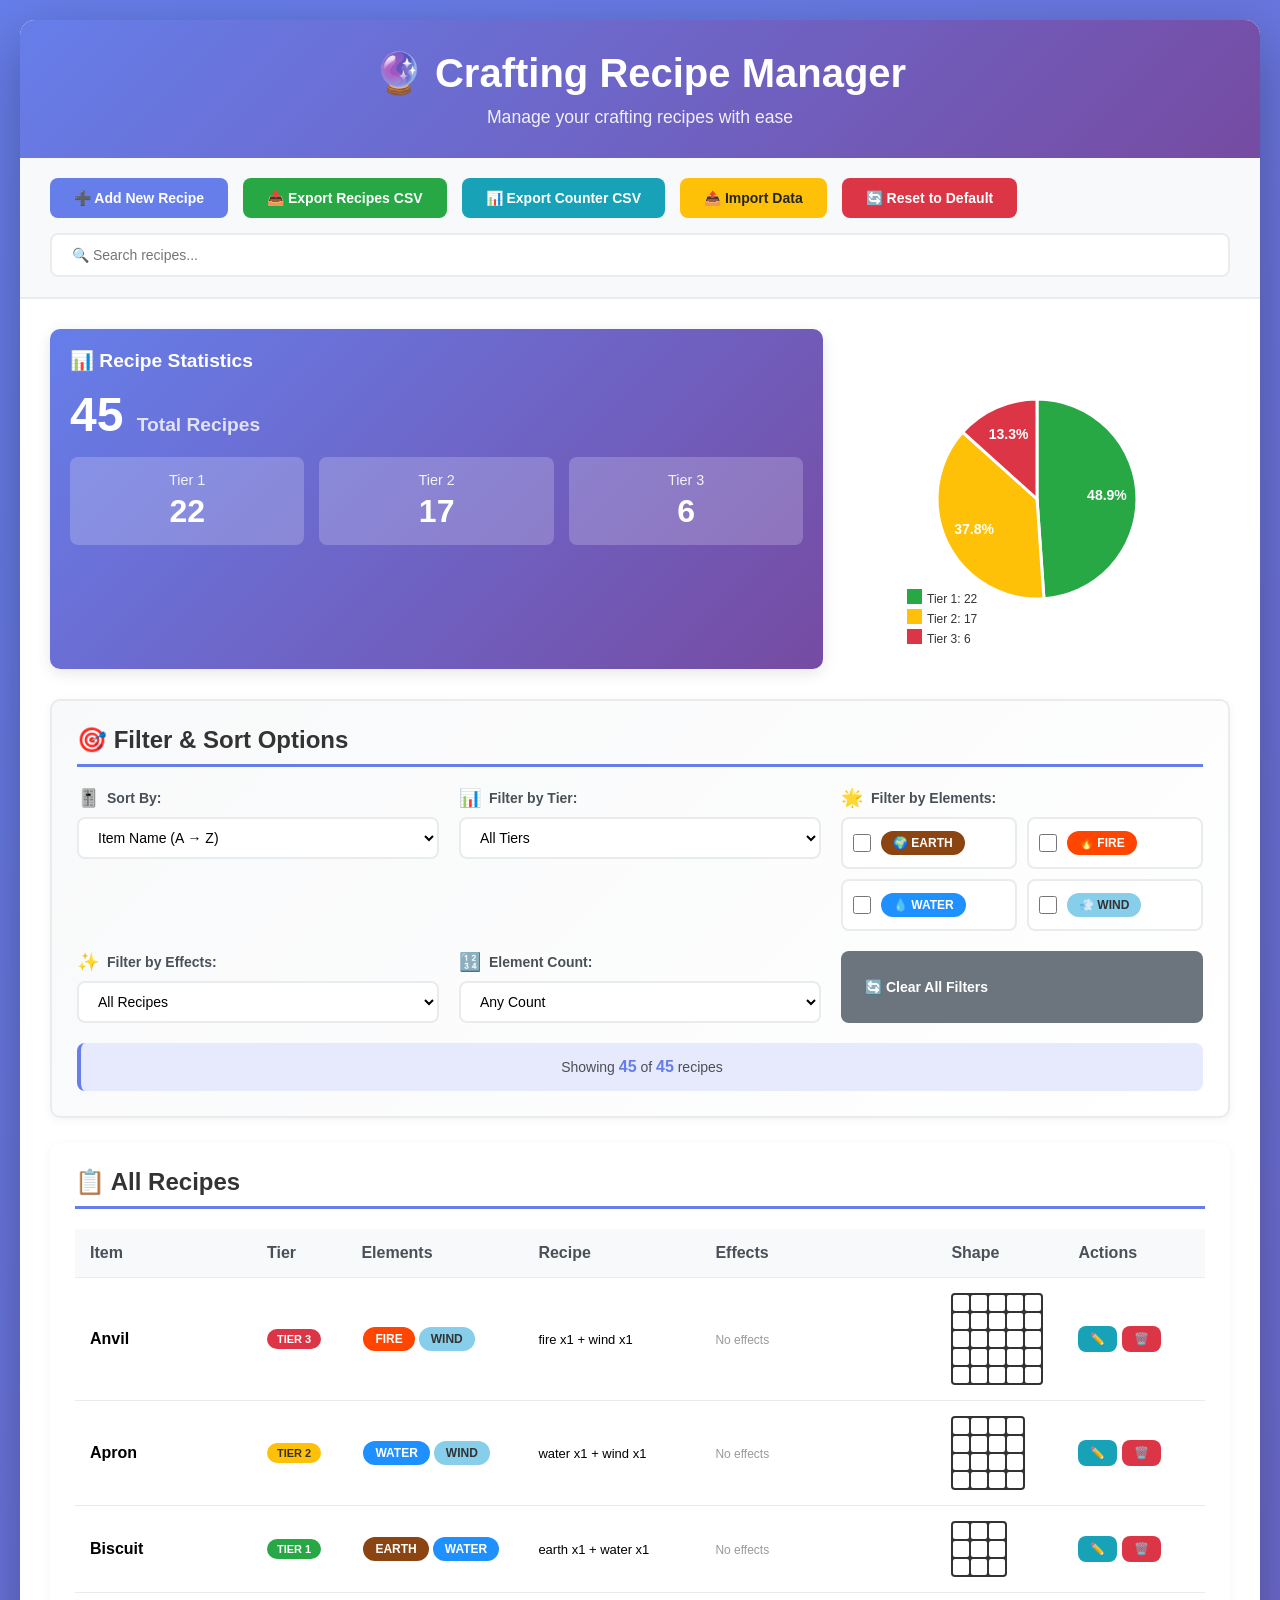
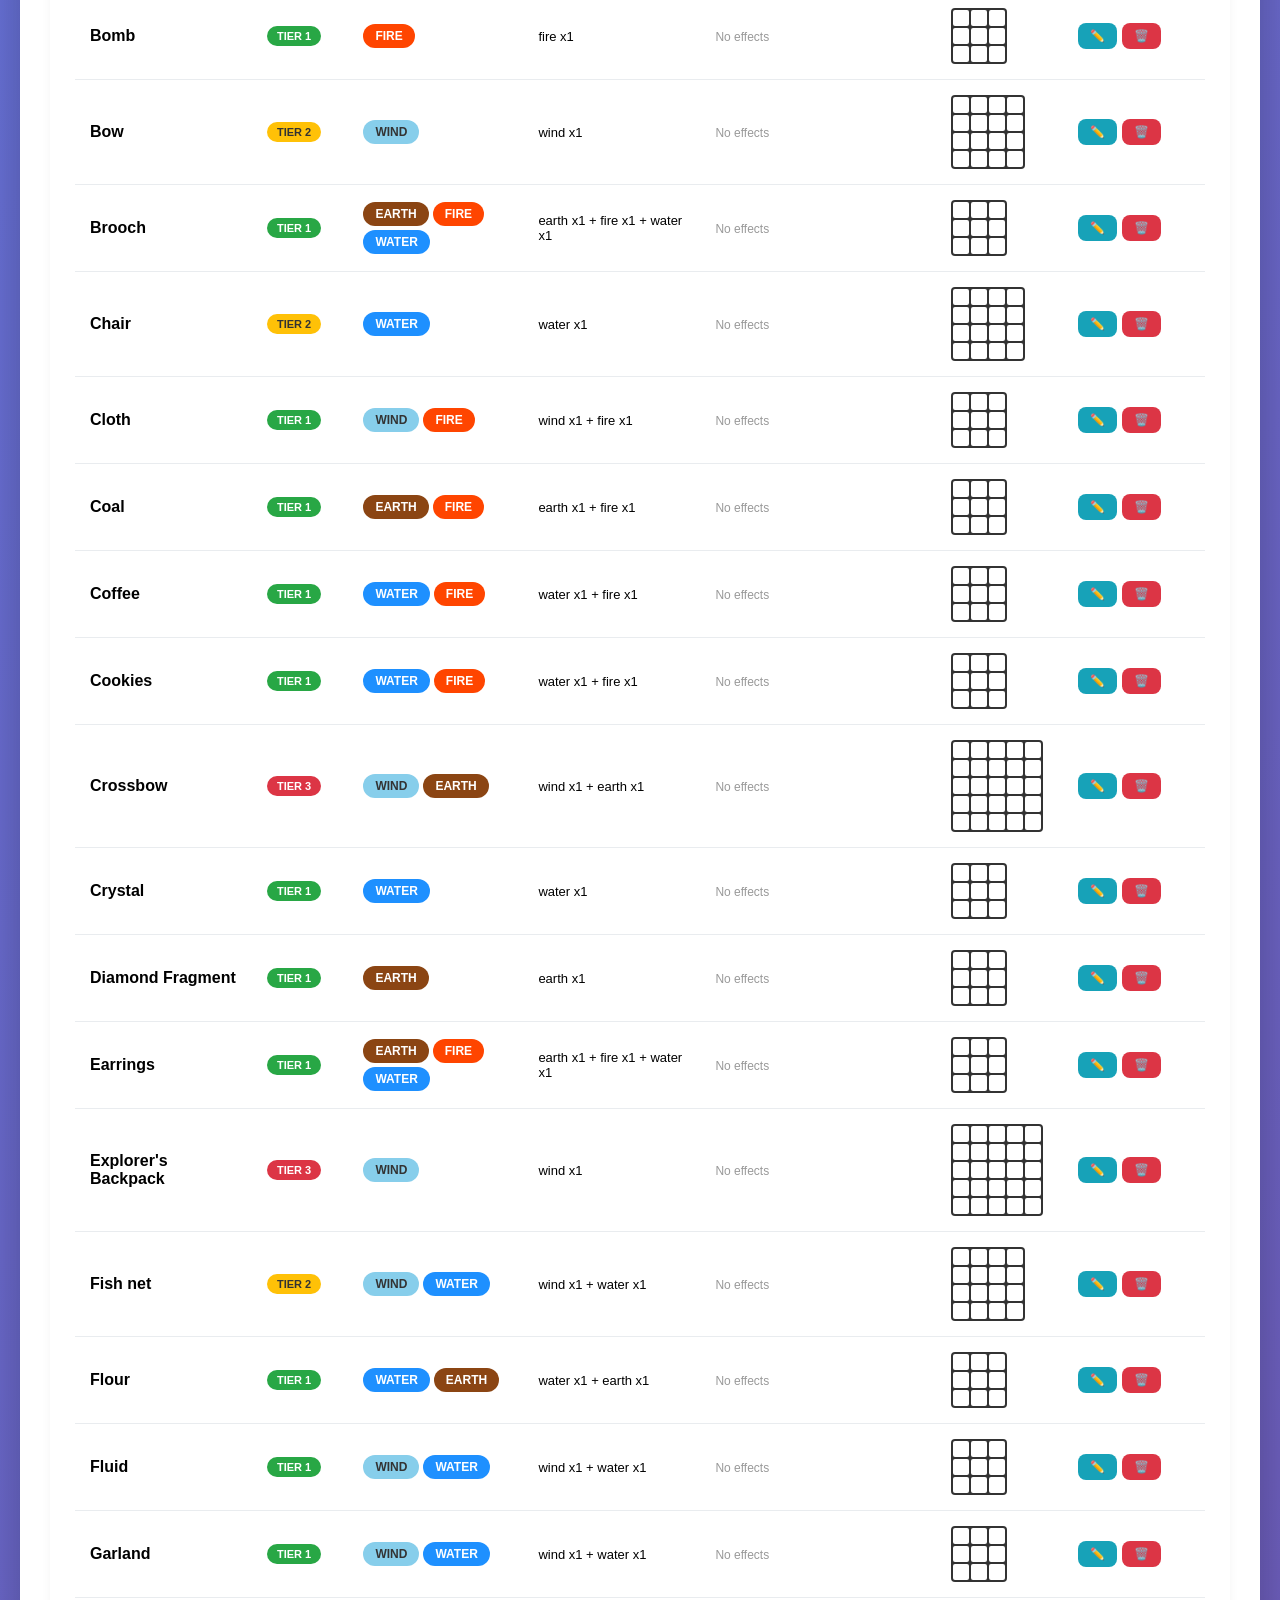
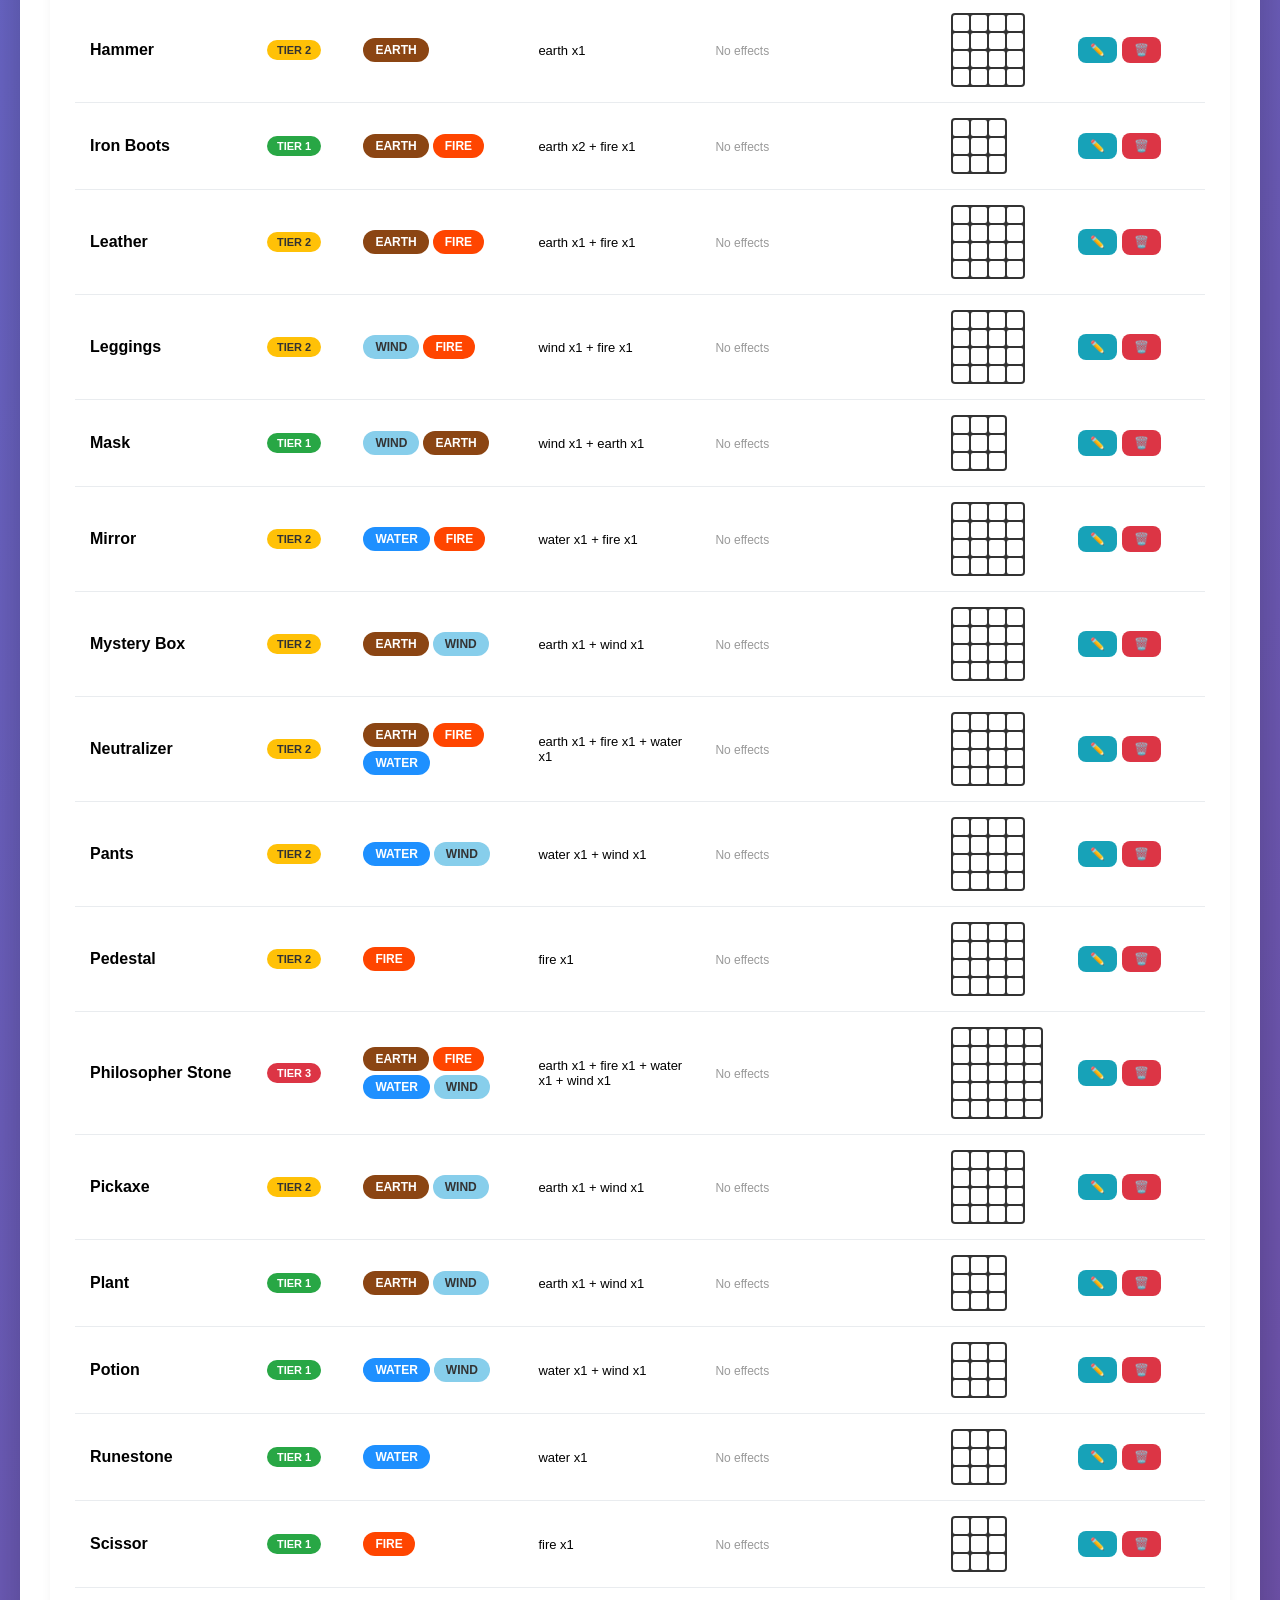
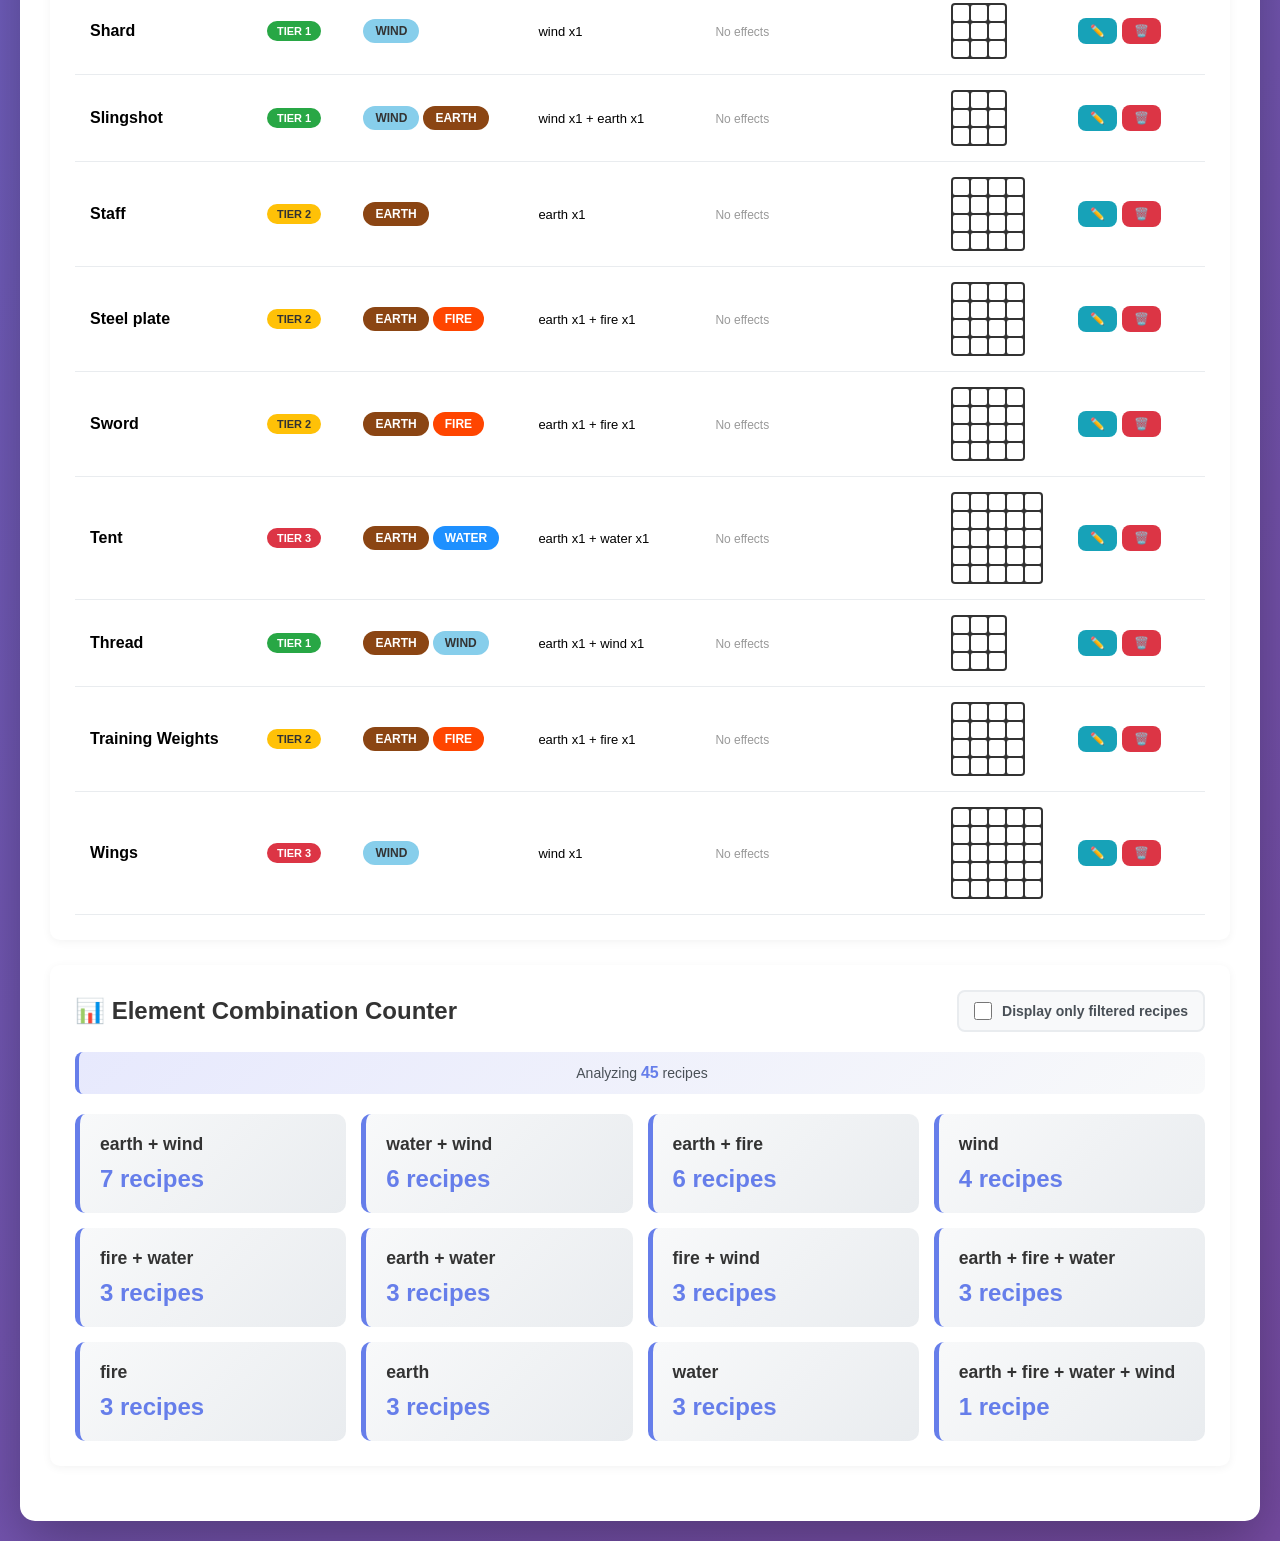
==== commit 1681193b: "filter" ====
--- a/index.html
+++ b/index.html
@@ -30,7 +30,7 @@
                 🔄 Reset to Default
             </button>
             <div class="search-box">
-                <input type="text" id="searchInput" placeholder="🔍 Search recipes..." oninput="filterRecipes()">
+                <input type="text" id="searchInput" placeholder="🔍 Search recipes..." oninput="applyFilters()">
             </div>
         </div>
 
@@ -62,13 +62,116 @@
                 </div>
             </div>
 
+            <!-- Filter and Sort Controls -->
+            <div class="section filter-sort-section">
+                <h2 class="section-title">🎯 Filter & Sort Options</h2>
+                
+                <div class="filter-controls">
+                    <div class="filter-group">
+                        <label class="filter-label">
+                            <span class="filter-icon">🎚️</span>
+                            <span>Sort By:</span>
+                        </label>
+                        <select id="sortSelect" class="filter-select" onchange="applyFilters()">
+                            <option value="name-asc">Item Name (A → Z)</option>
+                            <option value="name-desc">Item Name (Z → A)</option>
+                            <option value="tier-asc">Tier (1 → 3)</option>
+                            <option value="tier-desc">Tier (3 → 1)</option>
+                            <option value="elements-asc">Elements (Least → Most)</option>
+                            <option value="elements-desc">Elements (Most → Least)</option>
+                        </select>
+                    </div>
+
+                    <div class="filter-group">
+                        <label class="filter-label">
+                            <span class="filter-icon">📊</span>
+                            <span>Filter by Tier:</span>
+                        </label>
+                        <select id="tierFilter" class="filter-select" onchange="applyFilters()">
+                            <option value="all">All Tiers</option>
+                            <option value="1">Tier 1 Only</option>
+                            <option value="2">Tier 2 Only</option>
+                            <option value="3">Tier 3 Only</option>
+                        </select>
+                    </div>
+
+                    <div class="filter-group">
+                        <label class="filter-label">
+                            <span class="filter-icon">🌟</span>
+                            <span>Filter by Elements:</span>
+                        </label>
+                        <div class="element-filters">
+                            <label class="element-filter-item">
+                                <input type="checkbox" id="filterEarth" value="earth" onchange="applyFilters()">
+                                <span class="element earth">🌍 Earth</span>
+                            </label>
+                            <label class="element-filter-item">
+                                <input type="checkbox" id="filterFire" value="fire" onchange="applyFilters()">
+                                <span class="element fire">🔥 Fire</span>
+                            </label>
+                            <label class="element-filter-item">
+                                <input type="checkbox" id="filterWater" value="water" onchange="applyFilters()">
+                                <span class="element water">💧 Water</span>
+                            </label>
+                            <label class="element-filter-item">
+                                <input type="checkbox" id="filterWind" value="wind" onchange="applyFilters()">
+                                <span class="element wind">💨 Wind</span>
+                            </label>
+                        </div>
+                    </div>
+
+                    <div class="filter-group">
+                        <label class="filter-label">
+                            <span class="filter-icon">✨</span>
+                            <span>Filter by Effects:</span>
+                        </label>
+                        <select id="effectsFilter" class="filter-select" onchange="applyFilters()">
+                            <option value="all">All Recipes</option>
+                            <option value="with-effects">With Effects Only</option>
+                            <option value="no-effects">No Effects Only</option>
+                        </select>
+                    </div>
+
+                    <div class="filter-group">
+                        <label class="filter-label">
+                            <span class="filter-icon">🔢</span>
+                            <span>Element Count:</span>
+                        </label>
+                        <select id="elementCountFilter" class="filter-select" onchange="applyFilters()">
+                            <option value="all">Any Count</option>
+                            <option value="1">Single Element</option>
+                            <option value="2">Two Elements</option>
+                            <option value="3">Three Elements</option>
+                            <option value="4">Four Elements</option>
+                        </select>
+                    </div>
+
+                    <button class="btn btn-secondary" onclick="clearFilters()">
+                        🔄 Clear All Filters
+                    </button>
+                </div>
+
+                <div class="filter-status">
+                    <span id="filterStatus">Showing <strong id="filteredCount">0</strong> of <strong id="totalCount">0</strong> recipes</span>
+                </div>
+            </div>
+
             <div class="section">
                 <h2 class="section-title">📋 All Recipes</h2>
                 <div id="recipeTableContainer"></div>
             </div>
 
             <div class="section">
-                <h2 class="section-title">📊 Element Combination Counter</h2>
+                <div class="section-header-with-controls">
+                    <h2 class="section-title">📊 Element Combination Counter</h2>
+                    <label class="counter-filter-checkbox">
+                        <input type="checkbox" id="counterFilterCheckbox" onchange="updateCounter()">
+                        <span>Display only filtered recipes</span>
+                    </label>
+                </div>
+                <div class="counter-stats" id="counterStats">
+                    <span>Analyzing <strong id="counterRecipeCount">0</strong> recipes</span>
+                </div>
                 <div class="counter-grid" id="counterGrid"></div>
             </div>
         </div>
--- a/styles.css
+++ b/styles.css
@@ -115,6 +115,15 @@
     background: #e0a800;
 }
 
+.btn-secondary {
+    background: #6c757d;
+    color: white;
+}
+
+.btn-secondary:hover {
+    background: #5a6268;
+}
+
 .btn-sm {
     padding: 6px 12px;
     font-size: 12px;
@@ -201,6 +210,108 @@
     margin-bottom: 20px;
     padding-bottom: 10px;
     border-bottom: 3px solid #667eea;
+}
+
+/* Filter and Sort Section */
+.filter-sort-section {
+    background: linear-gradient(135deg, #f8f9fa 0%, #ffffff 100%);
+    border: 2px solid #e9ecef;
+}
+
+.filter-controls {
+    display: grid;
+    grid-template-columns: repeat(auto-fit, minmax(280px, 1fr));
+    gap: 20px;
+    margin-bottom: 20px;
+}
+
+.filter-group {
+    display: flex;
+    flex-direction: column;
+    gap: 8px;
+}
+
+.filter-label {
+    display: flex;
+    align-items: center;
+    gap: 8px;
+    font-weight: 600;
+    color: #495057;
+    font-size: 14px;
+}
+
+.filter-icon {
+    font-size: 18px;
+}
+
+.filter-select {
+    padding: 10px 15px;
+    border: 2px solid #e9ecef;
+    border-radius: 8px;
+    font-size: 14px;
+    background: white;
+    cursor: pointer;
+    transition: all 0.3s;
+}
+
+.filter-select:focus {
+    outline: none;
+    border-color: #667eea;
+    box-shadow: 0 0 0 3px rgba(102, 126, 234, 0.1);
+}
+
+.filter-select:hover {
+    border-color: #667eea;
+}
+
+/* Element Filters */
+.element-filters {
+    display: grid;
+    grid-template-columns: repeat(2, 1fr);
+    gap: 10px;
+}
+
+.element-filter-item {
+    display: flex;
+    align-items: center;
+    gap: 8px;
+    padding: 10px;
+    border: 2px solid #e9ecef;
+    border-radius: 8px;
+    cursor: pointer;
+    transition: all 0.3s;
+    background: white;
+}
+
+.element-filter-item:hover {
+    border-color: #667eea;
+    background: #f8f9fa;
+}
+
+.element-filter-item input[type="checkbox"] {
+    width: 18px;
+    height: 18px;
+    cursor: pointer;
+}
+
+.element-filter-item input[type="checkbox"]:checked + .element {
+    box-shadow: 0 0 0 3px rgba(102, 126, 234, 0.2);
+}
+
+/* Filter Status */
+.filter-status {
+    padding: 15px;
+    background: #e7e9fd;
+    border-radius: 8px;
+    text-align: center;
+    font-size: 14px;
+    color: #495057;
+    border-left: 4px solid #667eea;
+}
+
+.filter-status strong {
+    color: #667eea;
+    font-size: 16px;
 }
 
 /* Table */
@@ -656,6 +767,14 @@
         width: 100%;
     }
 
+    .filter-controls {
+        grid-template-columns: 1fr;
+    }
+
+    .element-filters {
+        grid-template-columns: 1fr;
+    }
+
     table {
         font-size: 12px;
     }
@@ -668,4 +787,91 @@
         width: 30px;
         height: 30px;
     }
+}
+
+/* Section Header with Controls */
+.section-header-with-controls {
+    display: flex;
+    justify-content: space-between;
+    align-items: center;
+    margin-bottom: 20px;
+    flex-wrap: wrap;
+    gap: 15px;
+}
+
+.section-header-with-controls .section-title {
+    margin-bottom: 0;
+    border-bottom: none;
+    padding-bottom: 0;
+    flex: 1;
+}
+
+/* Counter Filter Checkbox */
+.counter-filter-checkbox {
+    display: flex;
+    align-items: center;
+    gap: 10px;
+    padding: 10px 15px;
+    background: #f8f9fa;
+    border: 2px solid #e9ecef;
+    border-radius: 8px;
+    cursor: pointer;
+    transition: all 0.3s;
+    font-weight: 600;
+    font-size: 14px;
+    color: #495057;
+}
+
+.counter-filter-checkbox:hover {
+    border-color: #667eea;
+    background: #e7e9fd;
+}
+
+.counter-filter-checkbox input[type="checkbox"] {
+    width: 18px;
+    height: 18px;
+    cursor: pointer;
+    accent-color: #667eea;
+}
+
+.counter-filter-checkbox input[type="checkbox"]:checked {
+    background: #667eea;
+}
+
+/* Counter Stats */
+.counter-stats {
+    padding: 12px 20px;
+    background: linear-gradient(135deg, #e7e9fd 0%, #f8f9fa 100%);
+    border-radius: 8px;
+    text-align: center;
+    font-size: 14px;
+    color: #495057;
+    border-left: 4px solid #667eea;
+    margin-bottom: 20px;
+}
+
+.counter-stats strong {
+    color: #667eea;
+    font-size: 16px;
+    font-weight: 700;
+}
+
+/* Responsive adjustments */
+@media (max-width: 768px) {
+    .section-header-with-controls {
+        flex-direction: column;
+        align-items: flex-start;
+    }
+
+    .section-header-with-controls .section-title {
+        width: 100%;
+        border-bottom: 3px solid #667eea;
+        padding-bottom: 10px;
+        margin-bottom: 10px;
+    }
+
+    .counter-filter-checkbox {
+        width: 100%;
+        justify-content: center;
+    }
 }
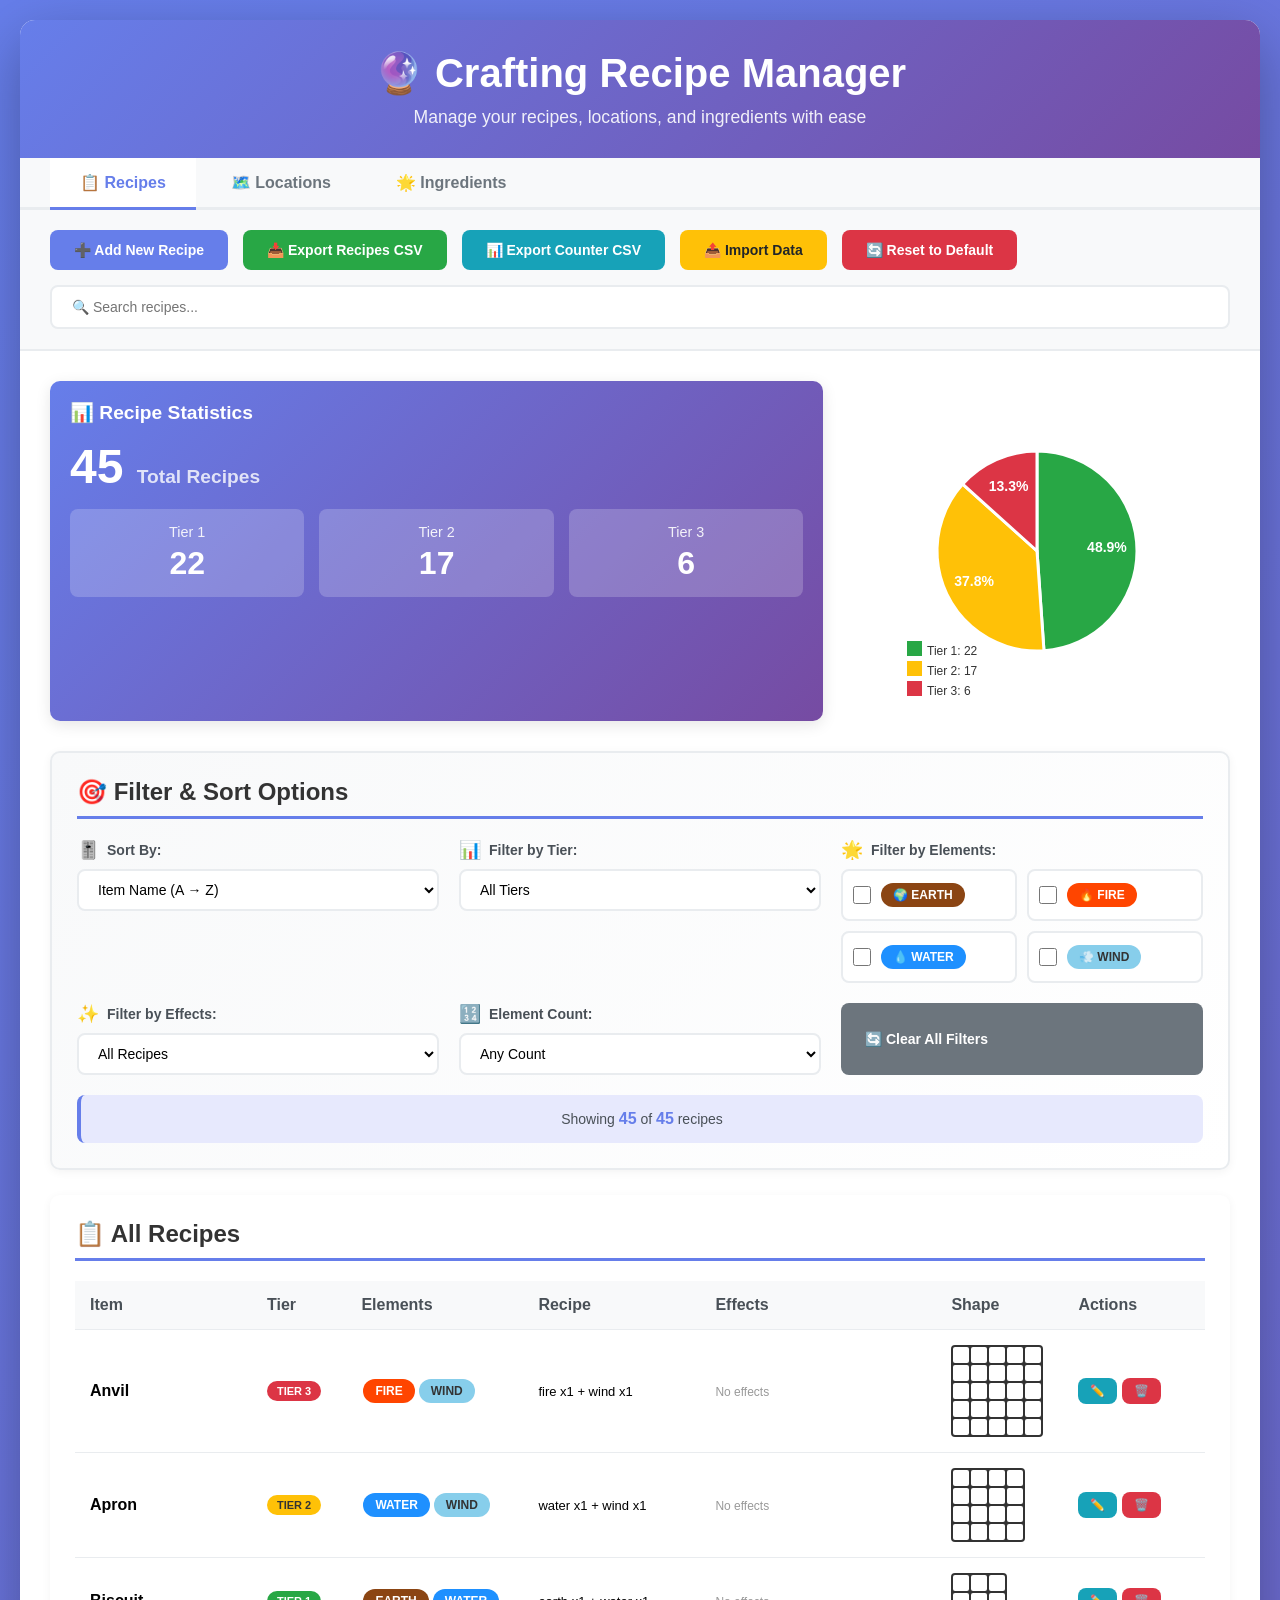
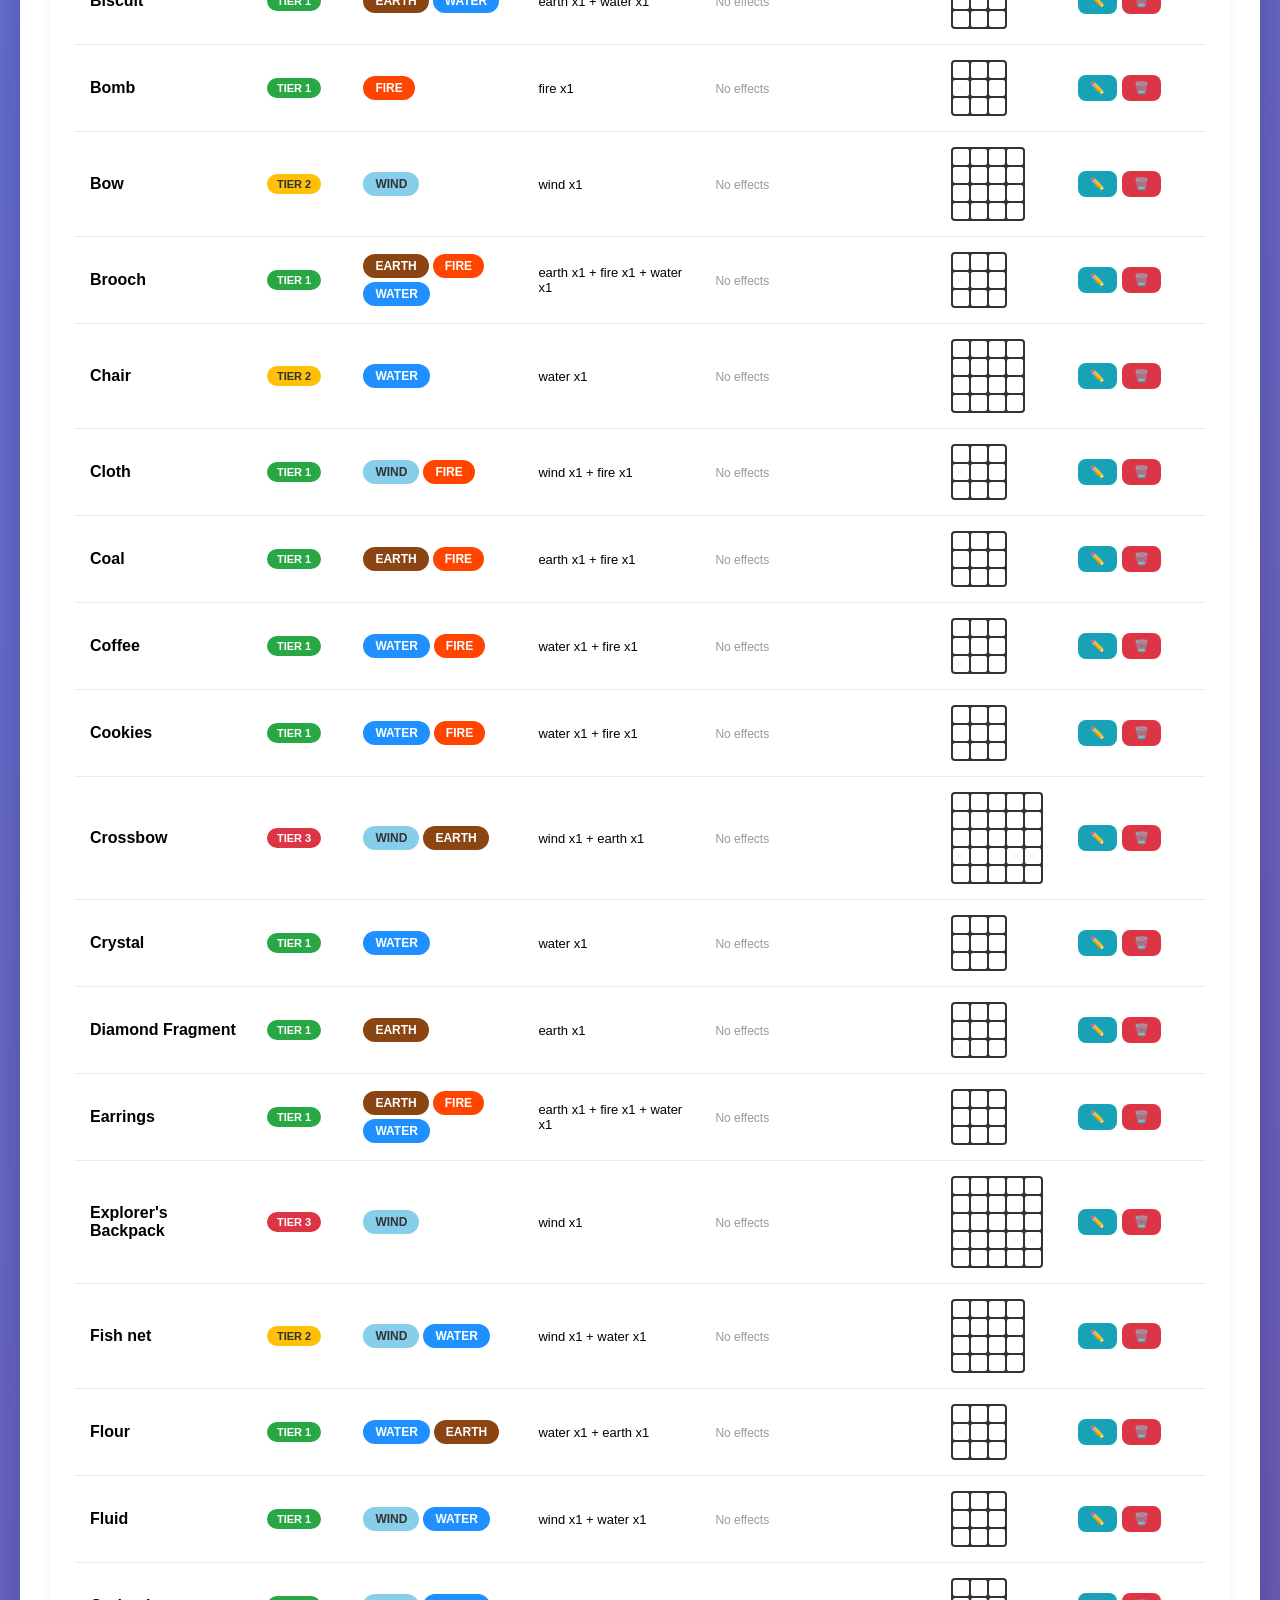
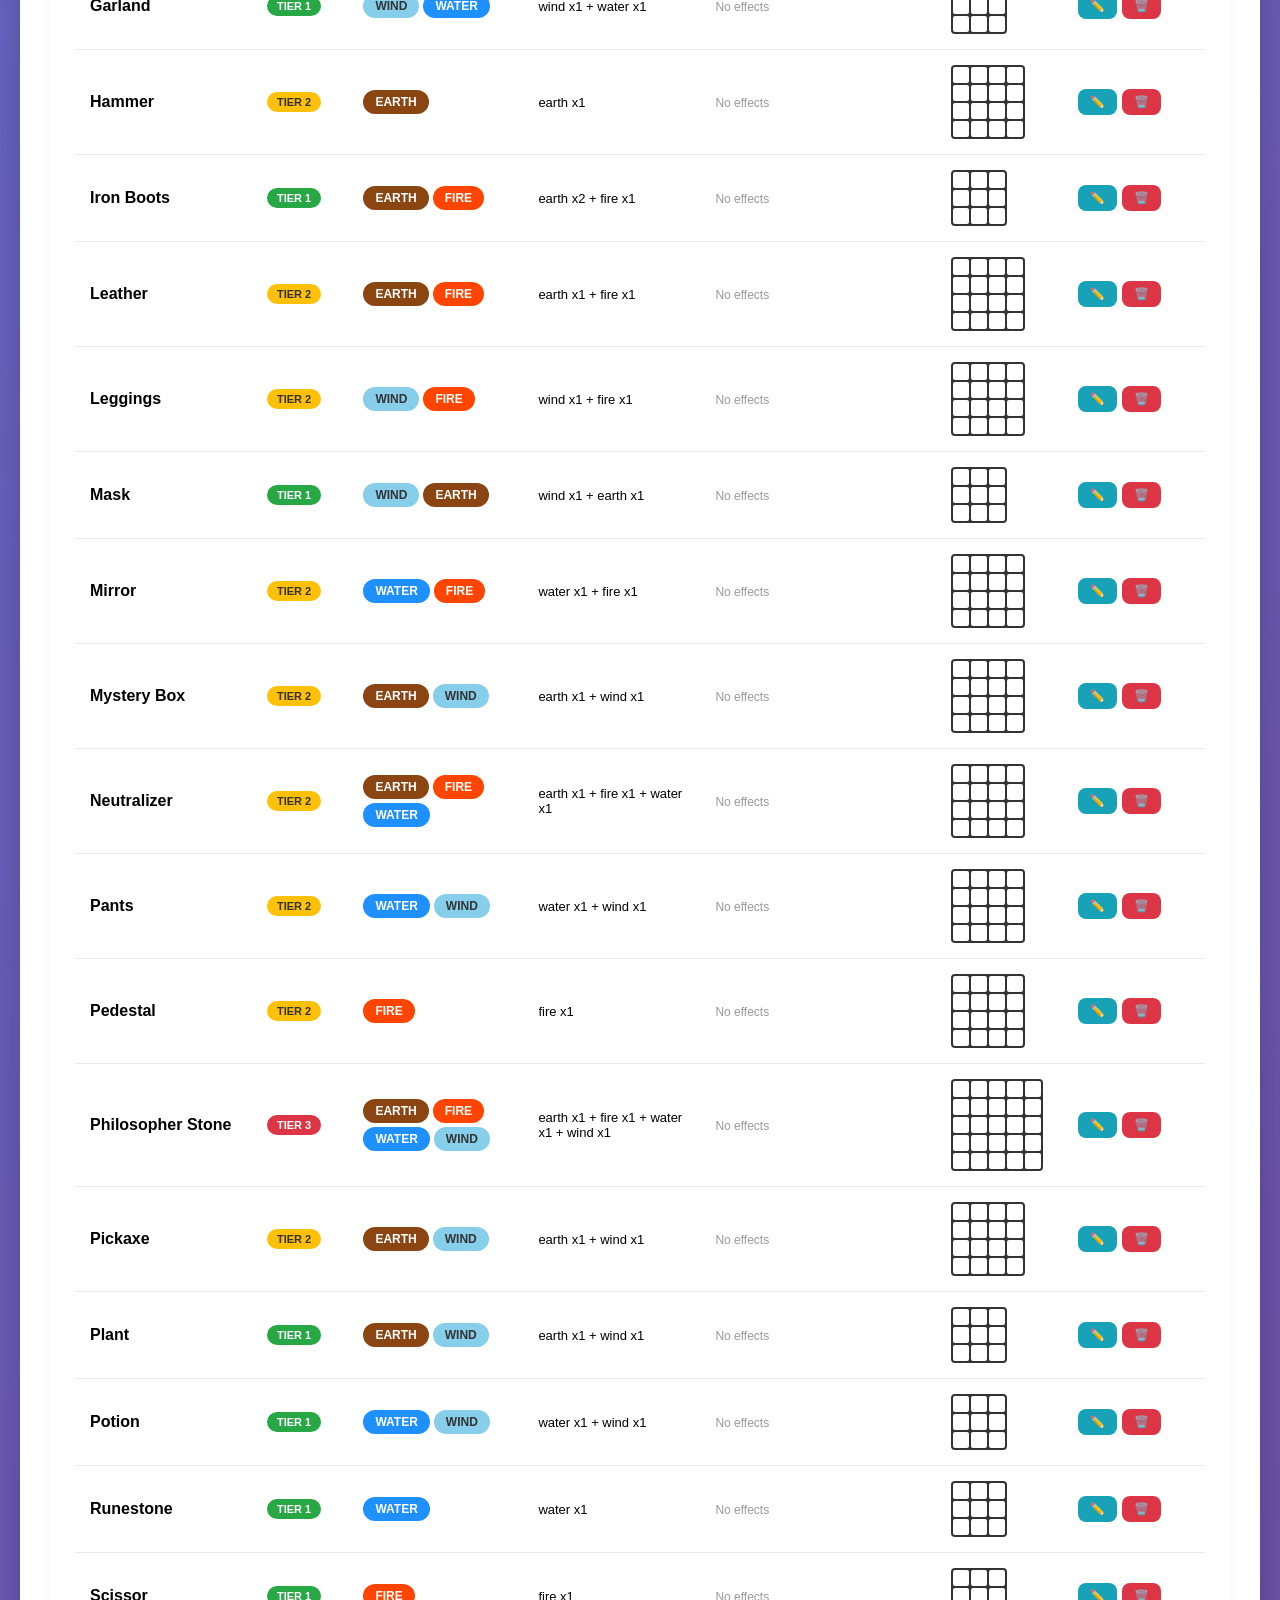
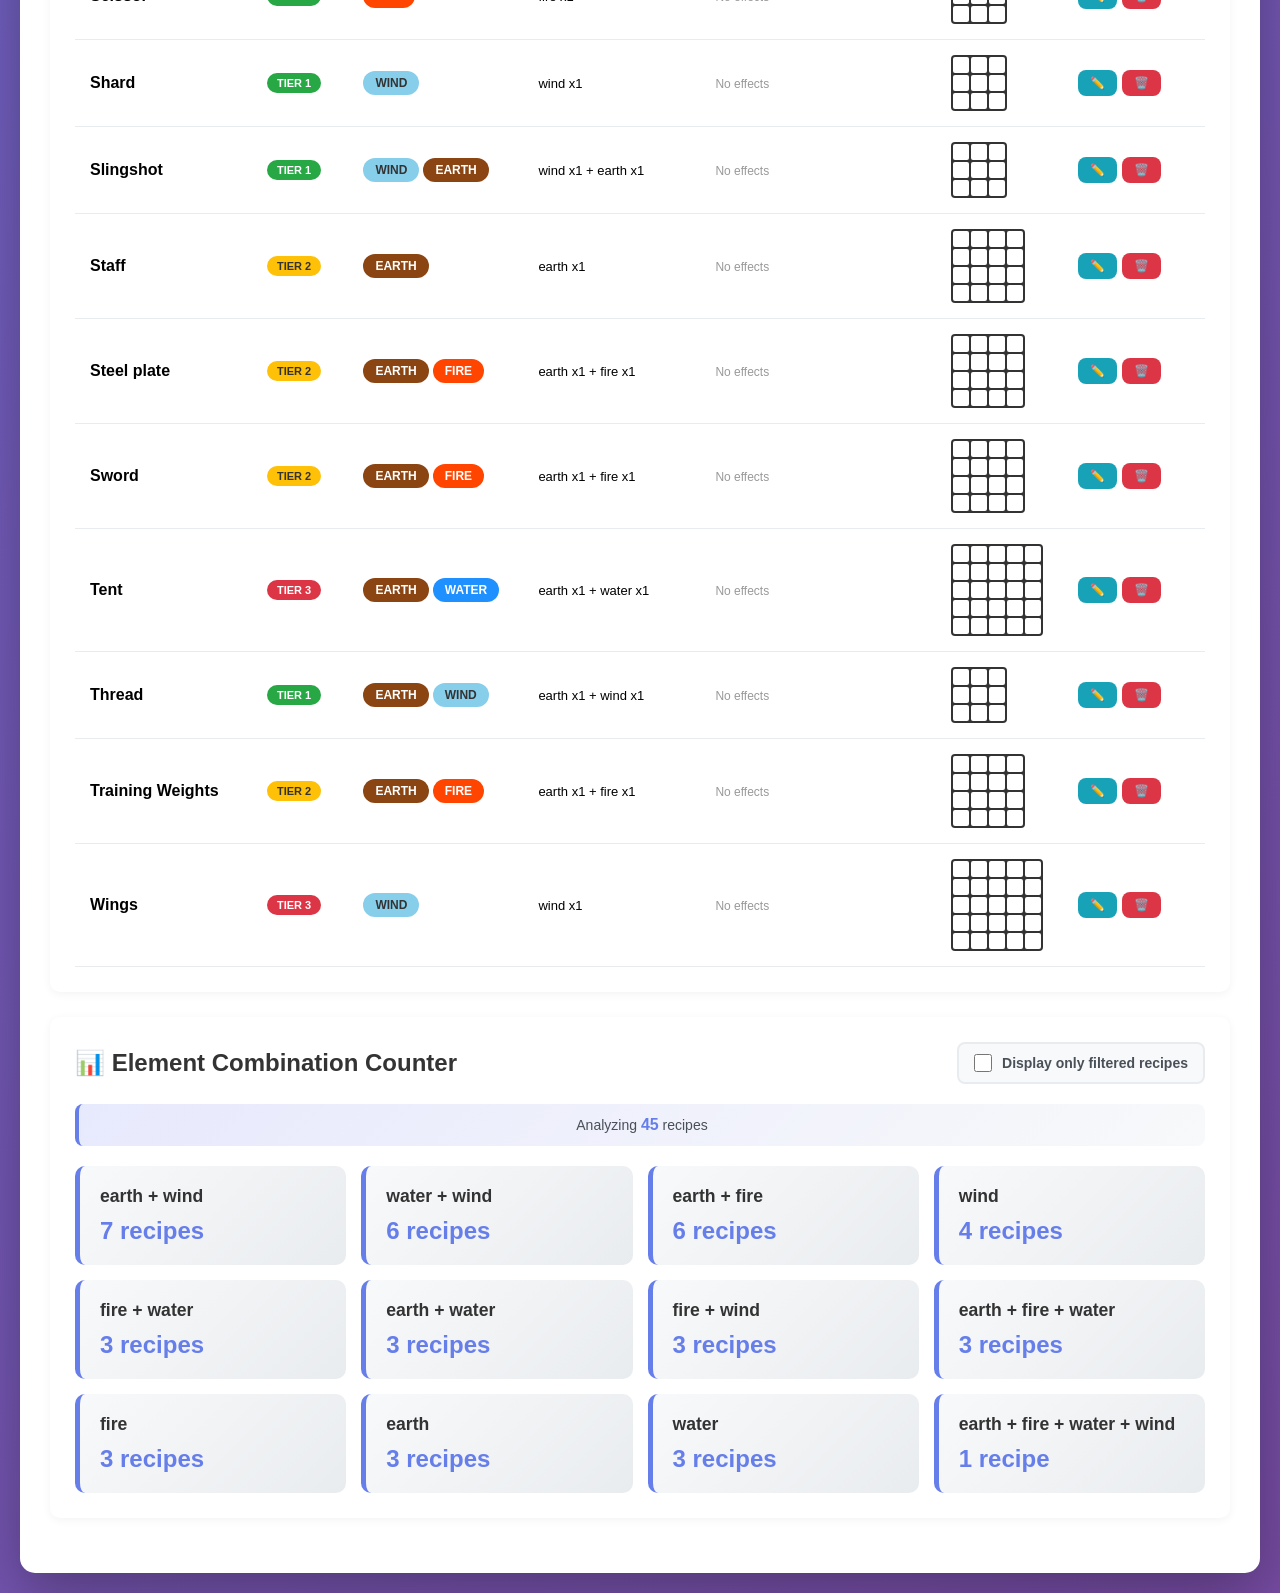
==== commit 84e3ce8e: "New additions" ====
--- a/index.html
+++ b/index.html
@@ -5,188 +5,385 @@
     <meta name="viewport" content="width=device-width, initial-scale=1.0">
     <title>Crafting Recipe Manager</title>
     <link rel="stylesheet" href="styles.css">
+    <style>
+        /* Tab Navigation Styles */
+        .tab-navigation {
+            display: flex;
+            background: #f8f9fa;
+            border-bottom: 3px solid #e9ecef;
+            padding: 0 30px;
+            gap: 5px;
+        }
+
+        .tab-button {
+            padding: 15px 30px;
+            border: none;
+            background: transparent;
+            font-size: 16px;
+            font-weight: 600;
+            cursor: pointer;
+            color: #6c757d;
+            border-bottom: 3px solid transparent;
+            margin-bottom: -3px;
+            transition: all 0.3s;
+            display: flex;
+            align-items: center;
+            gap: 8px;
+        }
+
+        .tab-button:hover {
+            color: #667eea;
+            background: rgba(102, 126, 234, 0.05);
+        }
+
+        .tab-button.active {
+            color: #667eea;
+            border-bottom-color: #667eea;
+            background: white;
+        }
+
+        .tab-content {
+            display: none;
+        }
+
+        .tab-content.active {
+            display: block;
+        }
+
+        /* Category Badge Styles */
+        .category-badge {
+            display: inline-block;
+            padding: 4px 10px;
+            border-radius: 15px;
+            font-size: 11px;
+            font-weight: 700;
+            text-transform: uppercase;
+        }
+
+        .category-safe { background: #28a745; color: white; }
+        .category-medium { background: #ffc107; color: #333; }
+        .category-elite { background: #dc3545; color: white; }
+        .category-start { background: #17a2b8; color: white; }
+    </style>
 </head>
 <body>
     <div class="container">
         <header>
             <h1>🔮 Crafting Recipe Manager</h1>
-            <p>Manage your crafting recipes with ease</p>
+            <p>Manage your recipes, locations, and ingredients with ease</p>
         </header>
 
-        <div class="toolbar">
-            <button class="btn btn-primary" onclick="openAddModal()">
-                ➕ Add New Recipe
+        <!-- Tab Navigation -->
+        <div class="tab-navigation">
+            <button class="tab-button active" data-tab="recipes">
+                📋 Recipes
             </button>
-            <button class="btn btn-success" onclick="downloadRecipesCSV()">
-                📥 Export Recipes CSV
+            <button class="tab-button" data-tab="locations">
+                🗺️ Locations
             </button>
-            <button class="btn btn-info" onclick="downloadCounterCSV()">
-                📊 Export Counter CSV
+            <button class="tab-button" data-tab="ingredients">
+                🌟 Ingredients
             </button>
-            <button class="btn btn-warning" onclick="importData()">
-                📤 Import Data
-            </button>
-            <button class="btn btn-danger" onclick="resetData()">
-                🔄 Reset to Default
-            </button>
-            <div class="search-box">
-                <input type="text" id="searchInput" placeholder="🔍 Search recipes..." oninput="applyFilters()">
-            </div>
         </div>
 
-        <div class="content">
-            <div class="stats-grid">
-                <div class="stat-card">
-                    <div class="stat-card-title">📊 Recipe Statistics</div>
-                    <div style="font-size: 3em; font-weight: bold; margin: 10px 0;">
-                        <span id="totalRecipes">0</span> 
-                        <span style="font-size: 0.4em; opacity: 0.8;">Total Recipes</span>
-                    </div>
-                    <div class="tier-breakdown">
-                        <div class="tier-stat">
-                            <div class="tier-stat-label">Tier 1</div>
-                            <div class="tier-stat-value" id="tier1Count">0</div>
-                        </div>
-                        <div class="tier-stat">
-                            <div class="tier-stat-label">Tier 2</div>
-                            <div class="tier-stat-value" id="tier2Count">0</div>
-                        </div>
-                        <div class="tier-stat">
-                            <div class="tier-stat-label">Tier 3</div>
-                            <div class="tier-stat-value" id="tier3Count">0</div>
-                        </div>
-                    </div>
-                </div>
-                <div class="chart-container">
-                    <canvas id="pieChart"></canvas>
-                </div>
-            </div>
-
-            <!-- Filter and Sort Controls -->
-            <div class="section filter-sort-section">
-                <h2 class="section-title">🎯 Filter & Sort Options</h2>
-                
-                <div class="filter-controls">
-                    <div class="filter-group">
-                        <label class="filter-label">
-                            <span class="filter-icon">🎚️</span>
-                            <span>Sort By:</span>
+        <!-- Recipes Tab Content -->
+        <div id="recipes-tab" class="tab-content active">
+            <div class="toolbar">
+                <button class="btn btn-primary" onclick="recipesModule.openAddModal()">
+                    ➕ Add New Recipe
+                </button>
+                <button class="btn btn-success" onclick="recipesModule.downloadRecipesCSV()">
+                    📥 Export Recipes CSV
+                </button>
+                <button class="btn btn-info" onclick="recipesModule.downloadCounterCSV()">
+                    📊 Export Counter CSV
+                </button>
+                <button class="btn btn-warning" onclick="recipesModule.importData()">
+                    📤 Import Data
+                </button>
+                <button class="btn btn-danger" onclick="recipesModule.resetData()">
+                    🔄 Reset to Default
+                </button>
+                <div class="search-box">
+                    <input type="text" id="recipeSearchInput" placeholder="🔍 Search recipes..." oninput="recipesModule.applyFilters()">
+                </div>
+            </div>
+
+            <div class="content">
+                <div class="stats-grid">
+                    <div class="stat-card">
+                        <div class="stat-card-title">📊 Recipe Statistics</div>
+                        <div style="font-size: 3em; font-weight: bold; margin: 10px 0;">
+                            <span id="totalRecipes">0</span> 
+                            <span style="font-size: 0.4em; opacity: 0.8;">Total Recipes</span>
+                        </div>
+                        <div class="tier-breakdown">
+                            <div class="tier-stat">
+                                <div class="tier-stat-label">Tier 1</div>
+                                <div class="tier-stat-value" id="tier1Count">0</div>
+                            </div>
+                            <div class="tier-stat">
+                                <div class="tier-stat-label">Tier 2</div>
+                                <div class="tier-stat-value" id="tier2Count">0</div>
+                            </div>
+                            <div class="tier-stat">
+                                <div class="tier-stat-label">Tier 3</div>
+                                <div class="tier-stat-value" id="tier3Count">0</div>
+                            </div>
+                        </div>
+                    </div>
+                    <div class="chart-container">
+                        <canvas id="pieChart"></canvas>
+                    </div>
+                </div>
+
+                <!-- Filter and Sort Controls -->
+                <div class="section filter-sort-section">
+                    <h2 class="section-title">🎯 Filter & Sort Options</h2>
+                    
+                    <div class="filter-controls">
+                        <div class="filter-group">
+                            <label class="filter-label">
+                                <span class="filter-icon">🎚️</span>
+                                <span>Sort By:</span>
+                            </label>
+                            <select id="sortSelect" class="filter-select" onchange="recipesModule.applyFilters()">
+                                <option value="name-asc">Item Name (A → Z)</option>
+                                <option value="name-desc">Item Name (Z → A)</option>
+                                <option value="tier-asc">Tier (1 → 3)</option>
+                                <option value="tier-desc">Tier (3 → 1)</option>
+                                <option value="elements-asc">Elements (Least → Most)</option>
+                                <option value="elements-desc">Elements (Most → Least)</option>
+                            </select>
+                        </div>
+
+                        <div class="filter-group">
+                            <label class="filter-label">
+                                <span class="filter-icon">📊</span>
+                                <span>Filter by Tier:</span>
+                            </label>
+                            <select id="tierFilter" class="filter-select" onchange="recipesModule.applyFilters()">
+                                <option value="all">All Tiers</option>
+                                <option value="1">Tier 1 Only</option>
+                                <option value="2">Tier 2 Only</option>
+                                <option value="3">Tier 3 Only</option>
+                            </select>
+                        </div>
+
+                        <div class="filter-group">
+                            <label class="filter-label">
+                                <span class="filter-icon">🌟</span>
+                                <span>Filter by Elements:</span>
+                            </label>
+                            <div class="element-filters">
+                                <label class="element-filter-item">
+                                    <input type="checkbox" id="filterEarth" value="earth" onchange="recipesModule.applyFilters()">
+                                    <span class="element earth">🌍 Earth</span>
+                                </label>
+                                <label class="element-filter-item">
+                                    <input type="checkbox" id="filterFire" value="fire" onchange="recipesModule.applyFilters()">
+                                    <span class="element fire">🔥 Fire</span>
+                                </label>
+                                <label class="element-filter-item">
+                                    <input type="checkbox" id="filterWater" value="water" onchange="recipesModule.applyFilters()">
+                                    <span class="element water">💧 Water</span>
+                                </label>
+                                <label class="element-filter-item">
+                                    <input type="checkbox" id="filterWind" value="wind" onchange="recipesModule.applyFilters()">
+                                    <span class="element wind">💨 Wind</span>
+                                </label>
+                            </div>
+                        </div>
+
+                        <div class="filter-group">
+                            <label class="filter-label">
+                                <span class="filter-icon">✨</span>
+                                <span>Filter by Effects:</span>
+                            </label>
+                            <select id="effectsFilter" class="filter-select" onchange="recipesModule.applyFilters()">
+                                <option value="all">All Recipes</option>
+                                <option value="with-effects">With Effects Only</option>
+                                <option value="no-effects">No Effects Only</option>
+                            </select>
+                        </div>
+
+                        <div class="filter-group">
+                            <label class="filter-label">
+                                <span class="filter-icon">🔢</span>
+                                <span>Element Count:</span>
+                            </label>
+                            <select id="elementCountFilter" class="filter-select" onchange="recipesModule.applyFilters()">
+                                <option value="all">Any Count</option>
+                                <option value="1">Single Element</option>
+                                <option value="2">Two Elements</option>
+                                <option value="3">Three Elements</option>
+                                <option value="4">Four Elements</option>
+                            </select>
+                        </div>
+
+                        <button class="btn btn-secondary" onclick="recipesModule.clearFilters()">
+                            🔄 Clear All Filters
+                        </button>
+                    </div>
+
+                    <div class="filter-status">
+                        <span id="filterStatus">Showing <strong id="filteredCount">0</strong> of <strong id="totalCount">0</strong> recipes</span>
+                    </div>
+                </div>
+
+                <div class="section">
+                    <h2 class="section-title">📋 All Recipes</h2>
+                    <div id="recipeTableContainer"></div>
+                </div>
+
+                <div class="section">
+                    <div class="section-header-with-controls">
+                        <h2 class="section-title">📊 Element Combination Counter</h2>
+                        <label class="counter-filter-checkbox">
+                            <input type="checkbox" id="counterFilterCheckbox" onchange="recipesModule.updateCounter()">
+                            <span>Display only filtered recipes</span>
                         </label>
-                        <select id="sortSelect" class="filter-select" onchange="applyFilters()">
-                            <option value="name-asc">Item Name (A → Z)</option>
-                            <option value="name-desc">Item Name (Z → A)</option>
-                            <option value="tier-asc">Tier (1 → 3)</option>
-                            <option value="tier-desc">Tier (3 → 1)</option>
-                            <option value="elements-asc">Elements (Least → Most)</option>
-                            <option value="elements-desc">Elements (Most → Least)</option>
-                        </select>
-                    </div>
-
-                    <div class="filter-group">
-                        <label class="filter-label">
-                            <span class="filter-icon">📊</span>
-                            <span>Filter by Tier:</span>
-                        </label>
-                        <select id="tierFilter" class="filter-select" onchange="applyFilters()">
-                            <option value="all">All Tiers</option>
-                            <option value="1">Tier 1 Only</option>
-                            <option value="2">Tier 2 Only</option>
-                            <option value="3">Tier 3 Only</option>
-                        </select>
-                    </div>
-
-                    <div class="filter-group">
-                        <label class="filter-label">
-                            <span class="filter-icon">🌟</span>
-                            <span>Filter by Elements:</span>
-                        </label>
-                        <div class="element-filters">
-                            <label class="element-filter-item">
-                                <input type="checkbox" id="filterEarth" value="earth" onchange="applyFilters()">
-                                <span class="element earth">🌍 Earth</span>
-                            </label>
-                            <label class="element-filter-item">
-                                <input type="checkbox" id="filterFire" value="fire" onchange="applyFilters()">
-                                <span class="element fire">🔥 Fire</span>
-                            </label>
-                            <label class="element-filter-item">
-                                <input type="checkbox" id="filterWater" value="water" onchange="applyFilters()">
-                                <span class="element water">💧 Water</span>
-                            </label>
-                            <label class="element-filter-item">
-                                <input type="checkbox" id="filterWind" value="wind" onchange="applyFilters()">
-                                <span class="element wind">💨 Wind</span>
-                            </label>
-                        </div>
-                    </div>
-
-                    <div class="filter-group">
-                        <label class="filter-label">
-                            <span class="filter-icon">✨</span>
-                            <span>Filter by Effects:</span>
-                        </label>
-                        <select id="effectsFilter" class="filter-select" onchange="applyFilters()">
-                            <option value="all">All Recipes</option>
-                            <option value="with-effects">With Effects Only</option>
-                            <option value="no-effects">No Effects Only</option>
-                        </select>
-                    </div>
-
-                    <div class="filter-group">
-                        <label class="filter-label">
-                            <span class="filter-icon">🔢</span>
-                            <span>Element Count:</span>
-                        </label>
-                        <select id="elementCountFilter" class="filter-select" onchange="applyFilters()">
-                            <option value="all">Any Count</option>
-                            <option value="1">Single Element</option>
-                            <option value="2">Two Elements</option>
-                            <option value="3">Three Elements</option>
-                            <option value="4">Four Elements</option>
-                        </select>
-                    </div>
-
-                    <button class="btn btn-secondary" onclick="clearFilters()">
-                        🔄 Clear All Filters
-                    </button>
-                </div>
-
-                <div class="filter-status">
-                    <span id="filterStatus">Showing <strong id="filteredCount">0</strong> of <strong id="totalCount">0</strong> recipes</span>
-                </div>
-            </div>
-
-            <div class="section">
-                <h2 class="section-title">📋 All Recipes</h2>
-                <div id="recipeTableContainer"></div>
-            </div>
-
-            <div class="section">
-                <div class="section-header-with-controls">
-                    <h2 class="section-title">📊 Element Combination Counter</h2>
-                    <label class="counter-filter-checkbox">
-                        <input type="checkbox" id="counterFilterCheckbox" onchange="updateCounter()">
-                        <span>Display only filtered recipes</span>
-                    </label>
-                </div>
-                <div class="counter-stats" id="counterStats">
-                    <span>Analyzing <strong id="counterRecipeCount">0</strong> recipes</span>
-                </div>
-                <div class="counter-grid" id="counterGrid"></div>
+                    </div>
+                    <div class="counter-stats" id="counterStats">
+                        <span>Analyzing <strong id="counterRecipeCount">0</strong> recipes</span>
+                    </div>
+                    <div class="counter-grid" id="counterGrid"></div>
+                </div>
+            </div>
+        </div>
+
+        <!-- Locations Tab Content -->
+        <div id="locations-tab" class="tab-content">
+            <div class="toolbar">
+                <button class="btn btn-primary" onclick="locationsModule.openAddModal()">
+                    ➕ Add New Location
+                </button>
+                <button class="btn btn-success" onclick="locationsModule.exportCSV()">
+                    📥 Export Locations CSV
+                </button>
+                <button class="btn btn-warning" onclick="locationsModule.importData()">
+                    📤 Import Data
+                </button>
+                <button class="btn btn-danger" onclick="locationsModule.resetData()">
+                    🔄 Reset to Default
+                </button>
+                <div class="search-box">
+                    <input type="text" id="locationSearchInput" placeholder="🔍 Search locations..." oninput="locationsModule.applyFilters()">
+                </div>
+            </div>
+
+            <div class="content">
+                <div class="stats-grid">
+                    <div class="stat-card">
+                        <div class="stat-card-title">📊 Location Statistics</div>
+                        <div style="font-size: 3em; font-weight: bold; margin: 10px 0;">
+                            <span id="totalLocations">0</span> 
+                            <span style="font-size: 0.4em; opacity: 0.8;">Total Locations</span>
+                        </div>
+                        <div class="tier-breakdown">
+                            <div class="tier-stat">
+                                <div class="tier-stat-label">Safe Zones</div>
+                                <div class="tier-stat-value" id="safeCount">0</div>
+                            </div>
+                            <div class="tier-stat">
+                                <div class="tier-stat-label">Medium Zones</div>
+                                <div class="tier-stat-value" id="mediumCount">0</div>
+                            </div>
+                            <div class="tier-stat">
+                                <div class="tier-stat-label">Elite Zones</div>
+                                <div class="tier-stat-value" id="eliteCount">0</div>
+                            </div>
+                        </div>
+                    </div>
+                    <div class="chart-container">
+                        <canvas id="locationPieChart"></canvas>
+                    </div>
+                </div>
+
+                <!-- Filter Controls -->
+                <div class="section filter-sort-section">
+                    <h2 class="section-title">🎯 Filter & Sort Options</h2>
+                    
+                    <div class="filter-controls">
+                        <div class="filter-group">
+                            <label class="filter-label">
+                                <span class="filter-icon">🎚️</span>
+                                <span>Sort By:</span>
+                            </label>
+                            <select id="locationSortSelect" class="filter-select" onchange="locationsModule.applyFilters()">
+                                <option value="name-asc">Zone Name (A → Z)</option>
+                                <option value="name-desc">Zone Name (Z → A)</option>
+                                <option value="category-asc">Category (A → Z)</option>
+                            </select>
+                        </div>
+
+                        <div class="filter-group">
+                            <label class="filter-label">
+                                <span class="filter-icon">📊</span>
+                                <span>Filter by Category:</span>
+                            </label>
+                            <select id="categoryFilter" class="filter-select" onchange="locationsModule.applyFilters()">
+                                <option value="all">All Categories</option>
+                                <option value="SAFE">Safe Zones</option>
+                                <option value="MEDIUM">Medium Zones</option>
+                                <option value="ELITE">Elite Zones</option>
+                                <option value="START">Start Zone</option>
+                            </select>
+                        </div>
+
+                        <button class="btn btn-secondary" onclick="locationsModule.clearFilters()">
+                            🔄 Clear All Filters
+                        </button>
+                    </div>
+
+                    <div class="filter-status">
+                        <span>Showing <strong id="locationFilteredCount">0</strong> of <strong id="locationTotalCount">0</strong> locations</span>
+                    </div>
+                </div>
+
+                <div class="section">
+                    <h2 class="section-title">🗺️ All Locations</h2>
+                    <div id="locationTableContainer"></div>
+                </div>
+            </div>
+        </div>
+
+        <!-- Ingredients Tab Content -->
+        <div id="ingredients-tab" class="tab-content">
+            <div class="toolbar">
+                <button class="btn btn-primary" onclick="ingredientsModule.openAddModal()">
+                    ➕ Add New Ingredient
+                </button>
+                <button class="btn btn-success" onclick="ingredientsModule.exportCSV()">
+                    📥 Export Ingredients CSV
+                </button>
+                <div class="search-box">
+                    <input type="text" id="ingredientSearchInput" placeholder="🔍 Search ingredients...">
+                </div>
+            </div>
+
+            <div class="content">
+                <div class="section">
+                    <div class="empty-state">
+                        <div style="font-size: 60px;">🌟</div>
+                        <h3>Ingredients Management</h3>
+                        <p>This feature is coming soon. Stay tuned!</p>
+                    </div>
+                </div>
             </div>
         </div>
     </div>
 
-    <!-- Add/Edit Modal -->
+    <!-- Recipe Modal -->
     <div id="recipeModal" class="modal">
         <div class="modal-content">
             <div class="modal-header">
-                <h2 id="modalTitle">Add New Recipe</h2>
-                <button class="close" onclick="closeModal()">&times;</button>
+                <h2 id="recipeModalTitle">Add New Recipe</h2>
+                <button class="close" onclick="recipesModule.closeModal()">&times;</button>
             </div>
             <div class="modal-body">
-                <form id="recipeForm" onsubmit="saveRecipe(event)">
-                    <input type="hidden" id="editIndex" value="-1">
+                <form id="recipeForm" onsubmit="recipesModule.saveRecipe(event)">
+                    <input type="hidden" id="recipeEditIndex" value="-1">
                     
                     <div class="form-group">
                         <label for="itemName">Item Name *</label>
@@ -195,7 +392,7 @@
 
                     <div class="form-group">
                         <label for="itemTier">Tier *</label>
-                        <select id="itemTier" required onchange="updateShapeGrid()">
+                        <select id="itemTier" required onchange="recipesModule.updateShapeGrid()">
                             <option value="1">Tier 1 (3x3 Grid)</option>
                             <option value="2">Tier 2 (4x4 Grid)</option>
                             <option value="3">Tier 3 (5x5 Grid)</option>
@@ -203,25 +400,25 @@
                     </div>
 
                     <div class="form-group">
-                        <label>Elements & Amounts * (Check element and set amount needed)</label>
+                        <label>Elements & Amounts *</label>
                         <div class="checkbox-group">
                             <label class="checkbox-label" id="earthLabel">
-                                <input type="checkbox" name="elements" value="earth" onchange="toggleElementCheckbox(this)">
+                                <input type="checkbox" name="elements" value="earth" onchange="recipesModule.toggleElementCheckbox(this)">
                                 <span>🌍 Earth</span>
                                 <input type="number" id="earthAmount" min="1" max="99" value="1" placeholder="Qty" disabled>
                             </label>
                             <label class="checkbox-label" id="fireLabel">
-                                <input type="checkbox" name="elements" value="fire" onchange="toggleElementCheckbox(this)">
+                                <input type="checkbox" name="elements" value="fire" onchange="recipesModule.toggleElementCheckbox(this)">
                                 <span>🔥 Fire</span>
                                 <input type="number" id="fireAmount" min="1" max="99" value="1" placeholder="Qty" disabled>
                             </label>
                             <label class="checkbox-label" id="waterLabel">
-                                <input type="checkbox" name="elements" value="water" onchange="toggleElementCheckbox(this)">
+                                <input type="checkbox" name="elements" value="water" onchange="recipesModule.toggleElementCheckbox(this)">
                                 <span>💧 Water</span>
                                 <input type="number" id="waterAmount" min="1" max="99" value="1" placeholder="Qty" disabled>
                             </label>
                             <label class="checkbox-label" id="windLabel">
-                                <input type="checkbox" name="elements" value="wind" onchange="toggleElementCheckbox(this)">
+                                <input type="checkbox" name="elements" value="wind" onchange="recipesModule.toggleElementCheckbox(this)">
                                 <span>💨 Wind</span>
                                 <input type="number" id="windAmount" min="1" max="99" value="1" placeholder="Qty" disabled>
                             </label>
@@ -249,7 +446,7 @@
                     <div class="shape-editor">
                         <div class="shape-editor-title">
                             <span>🎨 Recipe Shape Pattern</span>
-                            <button type="button" class="clear-shape-btn" onclick="clearShape()">
+                            <button type="button" class="clear-shape-btn" onclick="recipesModule.clearShape()">
                                 Clear Pattern
                             </button>
                         </div>
@@ -262,7 +459,7 @@
                         <button type="submit" class="btn btn-primary" style="flex: 1;">
                             💾 Save Recipe
                         </button>
-                        <button type="button" class="btn btn-danger" onclick="closeModal()" style="flex: 1;">
+                        <button type="button" class="btn btn-danger" onclick="recipesModule.closeModal()" style="flex: 1;">
                             ❌ Cancel
                         </button>
                     </div>
@@ -271,9 +468,82 @@
         </div>
     </div>
 
+    <!-- Location Modal -->
+    <div id="locationModal" class="modal">
+        <div class="modal-content">
+            <div class="modal-header">
+                <h2 id="locationModalTitle">Add New Location</h2>
+                <button class="close" onclick="locationsModule.closeModal()">&times;</button>
+            </div>
+            <div class="modal-body">
+                <form id="locationForm" onsubmit="locationsModule.saveLocation(event)">
+                    <input type="hidden" id="locationEditIndex" value="-1">
+                    
+                    <div class="form-group">
+                        <label for="locationCategory">Category *</label>
+                        <select id="locationCategory" required>
+                            <option value="SAFE">Safe Zone</option>
+                            <option value="MEDIUM">Medium Zone</option>
+                            <option value="ELITE">Elite Zone</option>
+                            <option value="START">Start Zone</option>
+                        </select>
+                    </div>
+
+                    <div class="form-group">
+                        <label for="zoneName">Zone Name *</label>
+                        <input type="text" id="zoneName" required placeholder="Enter zone name">
+                    </div>
+
+                    <div class="form-group">
+                        <label for="primaryElements">Primary Elements</label>
+                        <input type="text" id="primaryElements" placeholder="e.g., Fire + Water">
+                    </div>
+
+                    <div class="form-group">
+                        <label for="gatherAction">Gather Action</label>
+                        <textarea id="gatherAction" placeholder="Describe the gathering action"></textarea>
+                    </div>
+
+                    <div class="form-group">
+                        <label for="specialAction">Special / Study Action</label>
+                        <textarea id="specialAction" placeholder="Describe the special action"></textarea>
+                    </div>
+
+                    <div class="form-group">
+                        <label for="penalty">Penalty</label>
+                        <input type="text" id="penalty" placeholder="e.g., None">
+                    </div>
+
+                    <div class="form-group">
+                        <label for="playerLimit">Player Limit</label>
+                        <input type="text" id="playerLimit" placeholder="e.g., Max 3">
+                    </div>
+
+                    <div class="form-group">
+                        <label for="gatherLimit">Gather Limit</label>
+                        <input type="text" id="gatherLimit" placeholder="e.g., Max 1">
+                    </div>
+
+                    <div style="display: flex; gap: 10px; margin-top: 30px;">
+                        <button type="submit" class="btn btn-primary" style="flex: 1;">
+                            💾 Save Location
+                        </button>
+                        <button type="button" class="btn btn-danger" onclick="locationsModule.closeModal()" style="flex: 1;">
+                            ❌ Cancel
+                        </button>
+                    </div>
+                </form>
+            </div>
+        </div>
+    </div>
+
     <!-- Toast Notification -->
     <div id="toast" class="toast"></div>
 
+    <!-- Load Scripts -->
+    <script src="recipes.js"></script>
+    <script src="locations.js"></script>
+    <script src="ingredients.js"></script>
     <script src="app.js"></script>
 </body>
-</html>+</html>
--- a/styles.css
+++ b/styles.css
@@ -40,6 +40,50 @@
     font-size: 1.1em;
 }
 
+/* Tab Navigation */
+.tab-navigation {
+    display: flex;
+    background: #f8f9fa;
+    border-bottom: 3px solid #e9ecef;
+    padding: 0 30px;
+    gap: 5px;
+}
+
+.tab-button {
+    padding: 15px 30px;
+    border: none;
+    background: transparent;
+    font-size: 16px;
+    font-weight: 600;
+    cursor: pointer;
+    color: #6c757d;
+    border-bottom: 3px solid transparent;
+    margin-bottom: -3px;
+    transition: all 0.3s;
+    display: flex;
+    align-items: center;
+    gap: 8px;
+}
+
+.tab-button:hover {
+    color: #667eea;
+    background: rgba(102, 126, 234, 0.05);
+}
+
+.tab-button.active {
+    color: #667eea;
+    border-bottom-color: #667eea;
+    background: white;
+}
+
+.tab-content {
+    display: none;
+}
+
+.tab-content.active {
+    display: block;
+}
+
 /* Toolbar */
 .toolbar {
     padding: 20px 30px;
@@ -190,7 +234,7 @@
     justify-content: center;
 }
 
-#pieChart {
+#pieChart, #locationPieChart {
     max-width: 300px;
     max-height: 300px;
 }
@@ -381,6 +425,21 @@
 .tier-1 { background: #28a745; color: white; }
 .tier-2 { background: #ffc107; color: #333; }
 .tier-3 { background: #dc3545; color: white; }
+
+/* Category Badges */
+.category-badge {
+    display: inline-block;
+    padding: 4px 10px;
+    border-radius: 15px;
+    font-size: 11px;
+    font-weight: 700;
+    text-transform: uppercase;
+}
+
+.category-safe { background: #28a745; color: white; }
+.category-medium { background: #ffc107; color: #333; }
+.category-elite { background: #dc3545; color: white; }
+.category-start { background: #17a2b8; color: white; }
 
 /* Effects List */
 .effects-list {
@@ -747,48 +806,6 @@
     gap: 5px;
 }
 
-/* Responsive Design */
-@media (max-width: 768px) {
-    .stats-grid {
-        grid-template-columns: 1fr;
-    }
-
-    .toolbar {
-        flex-direction: column;
-        align-items: stretch;
-    }
-
-    .btn {
-        width: 100%;
-        justify-content: center;
-    }
-
-    .search-box {
-        width: 100%;
-    }
-
-    .filter-controls {
-        grid-template-columns: 1fr;
-    }
-
-    .element-filters {
-        grid-template-columns: 1fr;
-    }
-
-    table {
-        font-size: 12px;
-    }
-
-    th, td {
-        padding: 10px;
-    }
-
-    .shape-editor-cell {
-        width: 30px;
-        height: 30px;
-    }
-}
-
 /* Section Header with Controls */
 .section-header-with-controls {
     display: flex;
@@ -834,10 +851,6 @@
     accent-color: #667eea;
 }
 
-.counter-filter-checkbox input[type="checkbox"]:checked {
-    background: #667eea;
-}
-
 /* Counter Stats */
 .counter-stats {
     padding: 12px 20px;
@@ -856,8 +869,47 @@
     font-weight: 700;
 }
 
-/* Responsive adjustments */
+/* Responsive Design */
 @media (max-width: 768px) {
+    .stats-grid {
+        grid-template-columns: 1fr;
+    }
+
+    .toolbar {
+        flex-direction: column;
+        align-items: stretch;
+    }
+
+    .btn {
+        width: 100%;
+        justify-content: center;
+    }
+
+    .search-box {
+        width: 100%;
+    }
+
+    .filter-controls {
+        grid-template-columns: 1fr;
+    }
+
+    .element-filters {
+        grid-template-columns: 1fr;
+    }
+
+    table {
+        font-size: 12px;
+    }
+
+    th, td {
+        padding: 10px;
+    }
+
+    .shape-editor-cell {
+        width: 30px;
+        height: 30px;
+    }
+
     .section-header-with-controls {
         flex-direction: column;
         align-items: flex-start;
@@ -874,4 +926,17 @@
         width: 100%;
         justify-content: center;
     }
-}+
+    .tab-navigation {
+        flex-wrap: wrap;
+        padding: 0 15px;
+    }
+
+    .tab-button {
+        flex: 1;
+        min-width: 100px;
+        justify-content: center;
+        padding: 12px 15px;
+        font-size: 14px;
+    }
+}
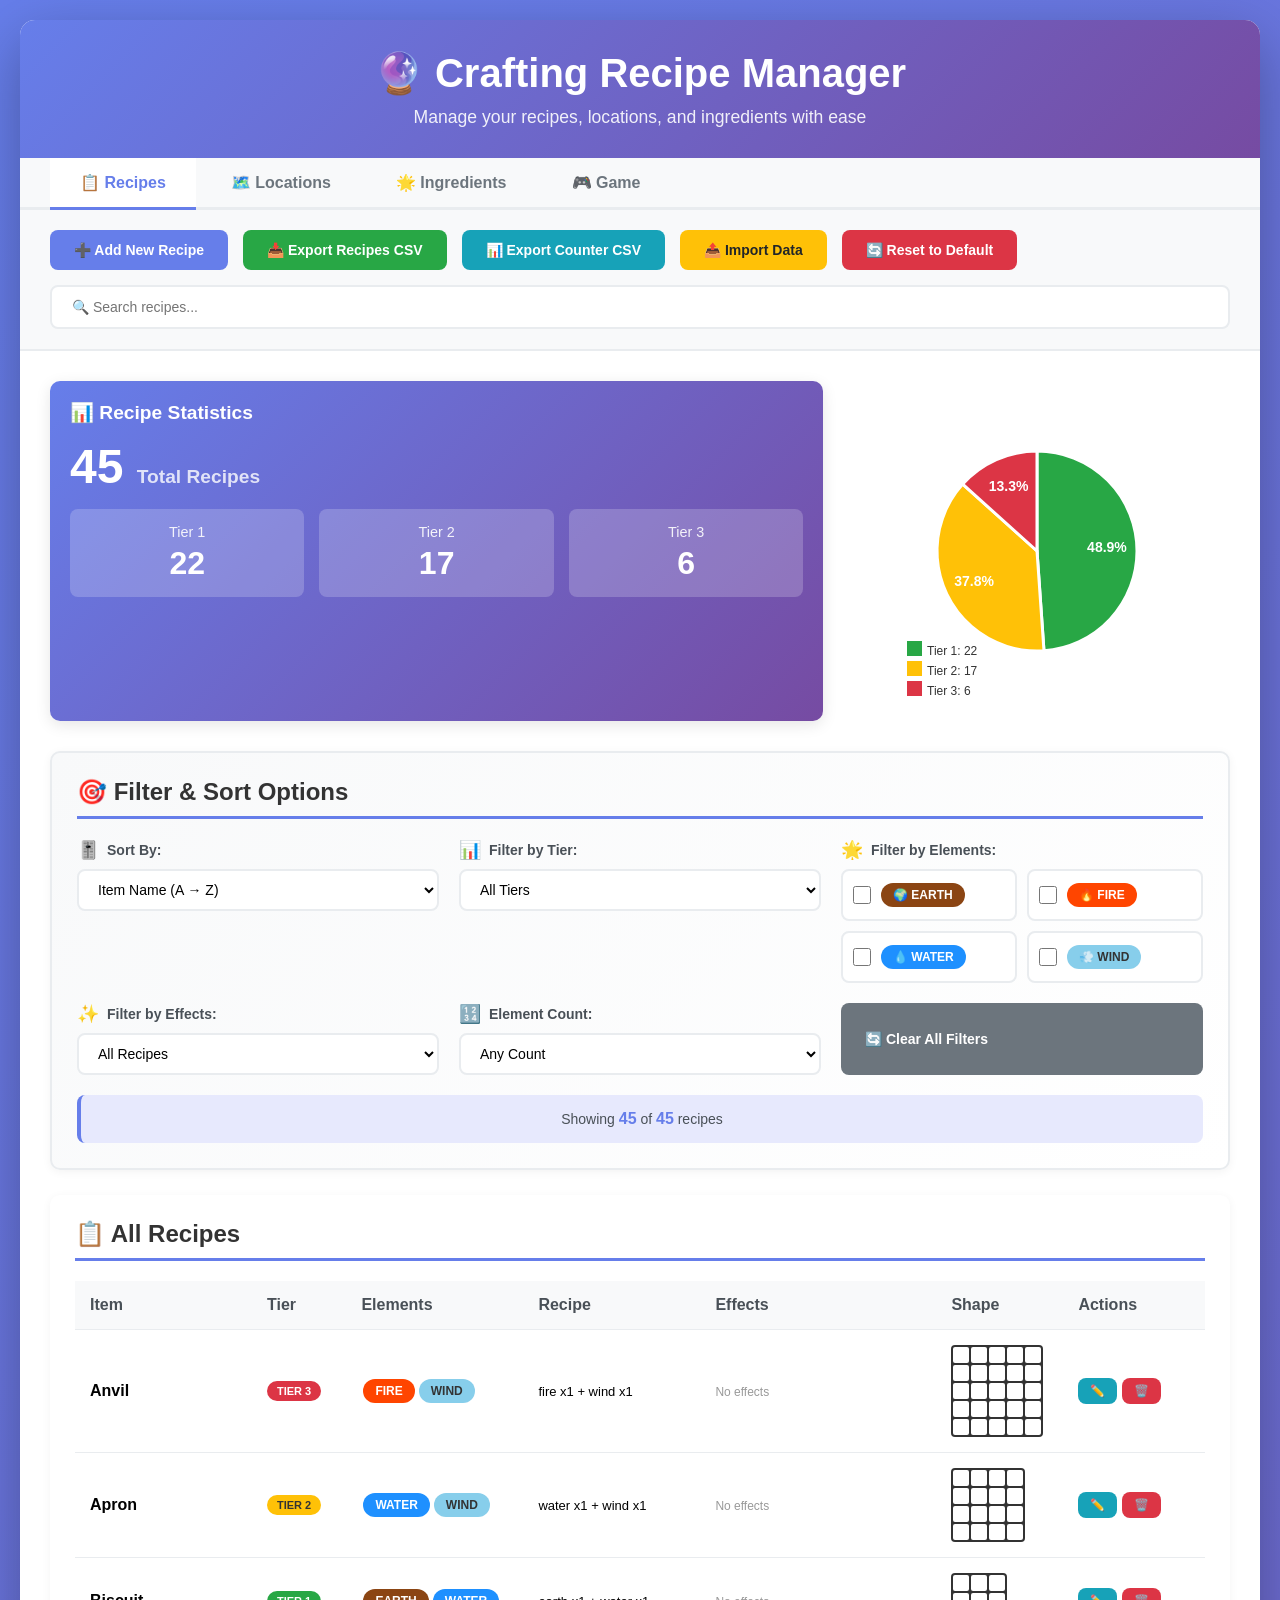
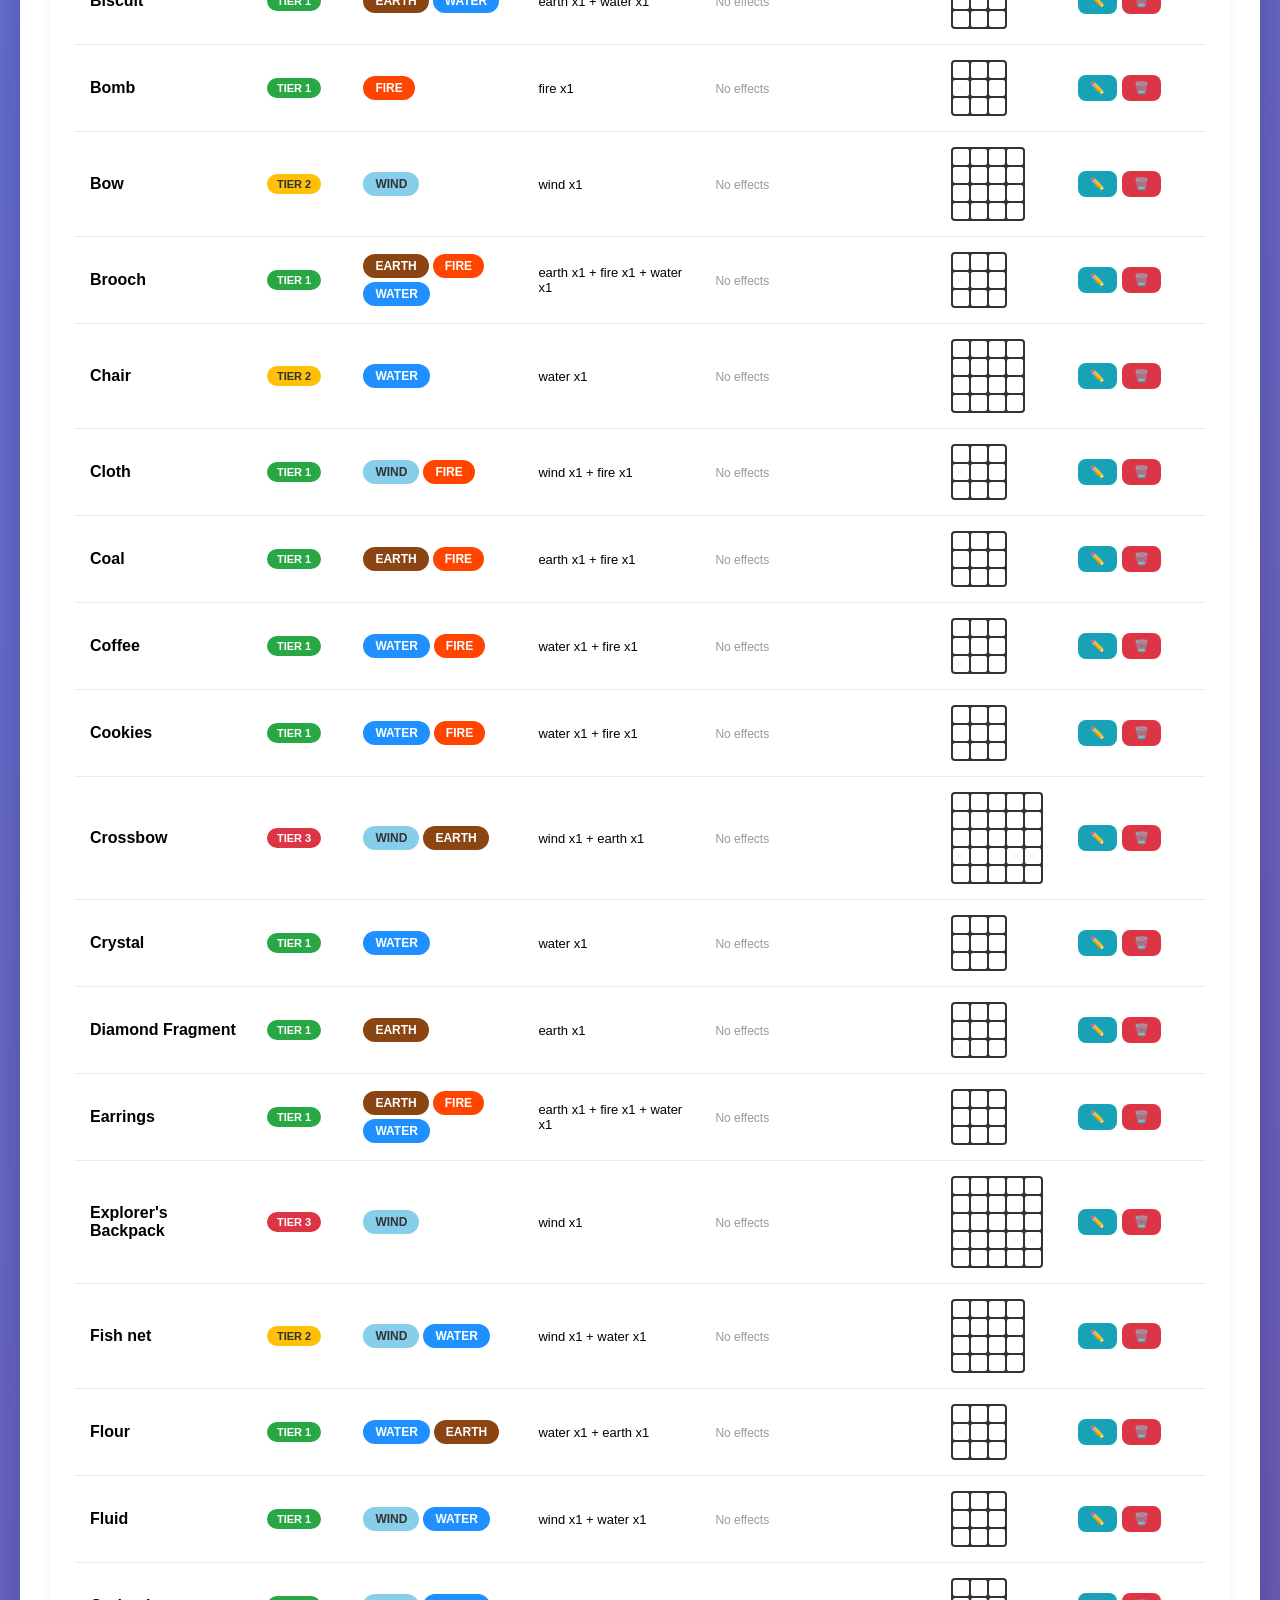
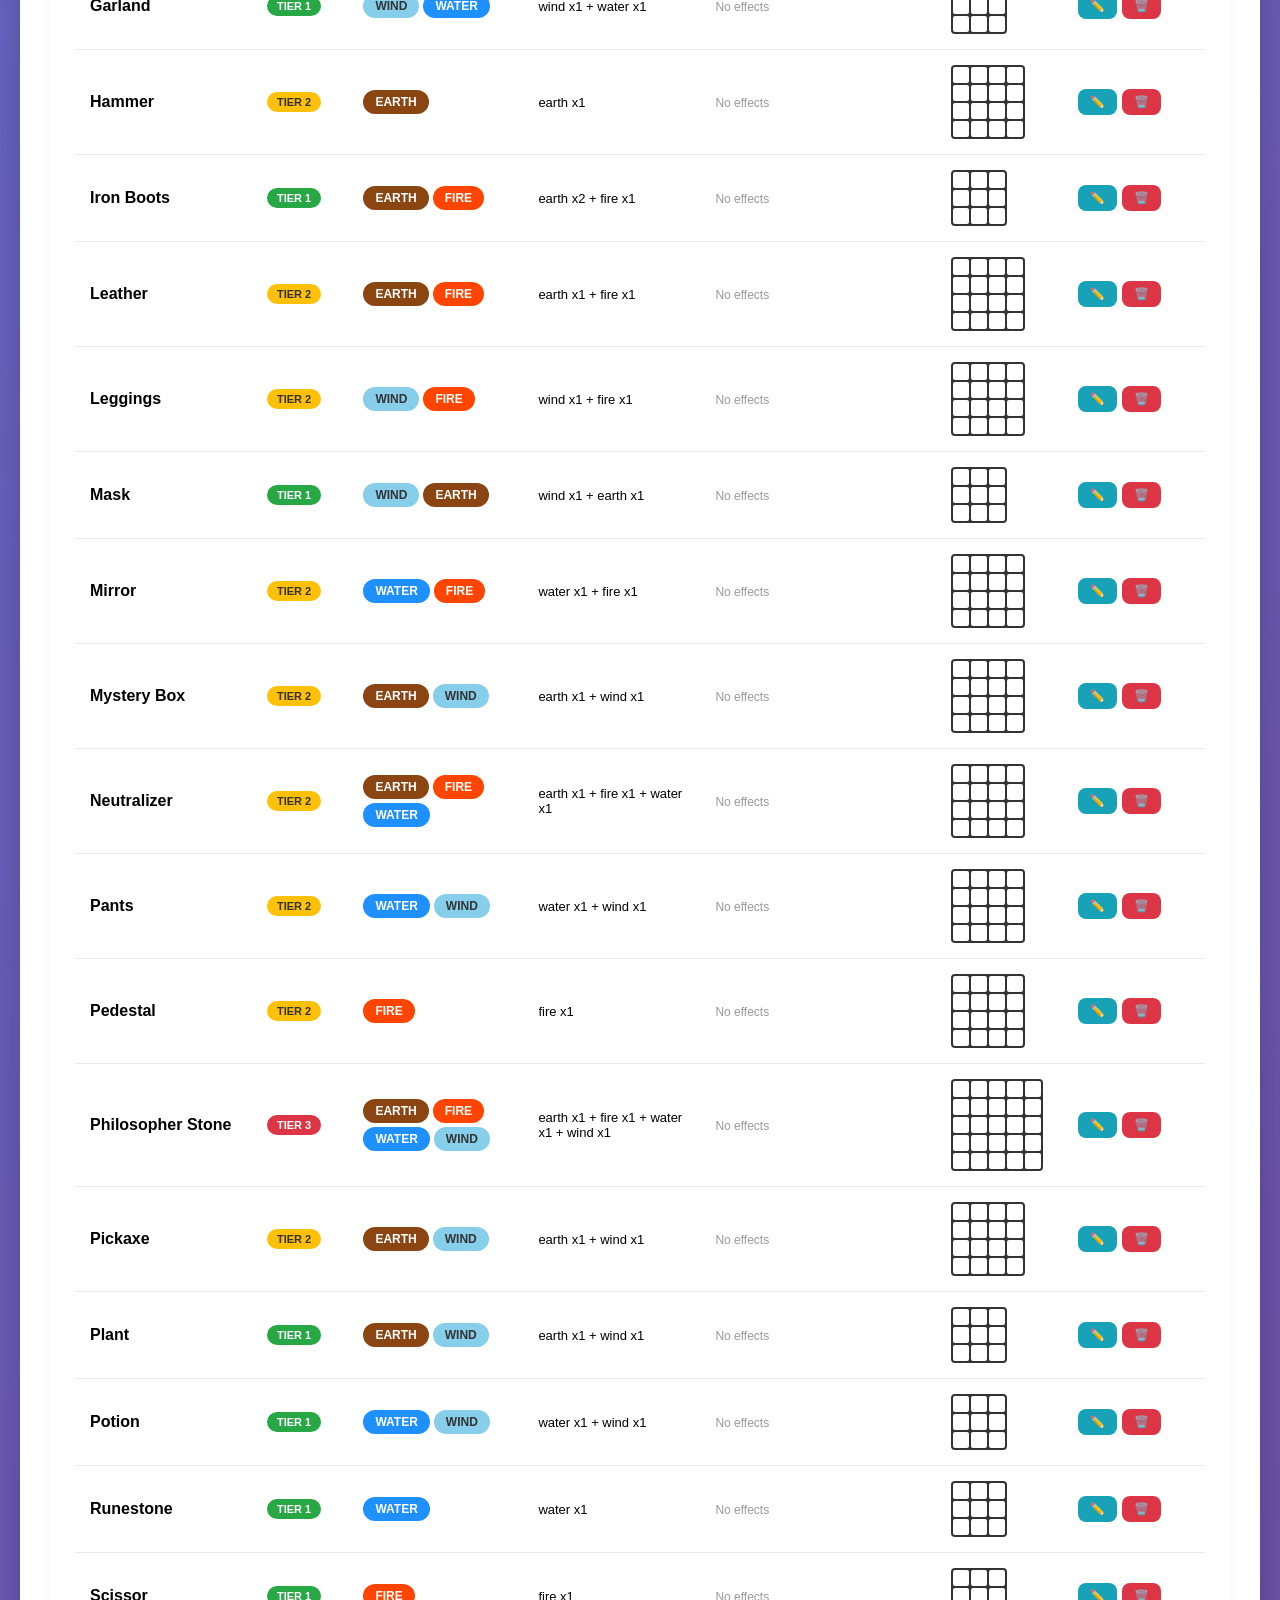
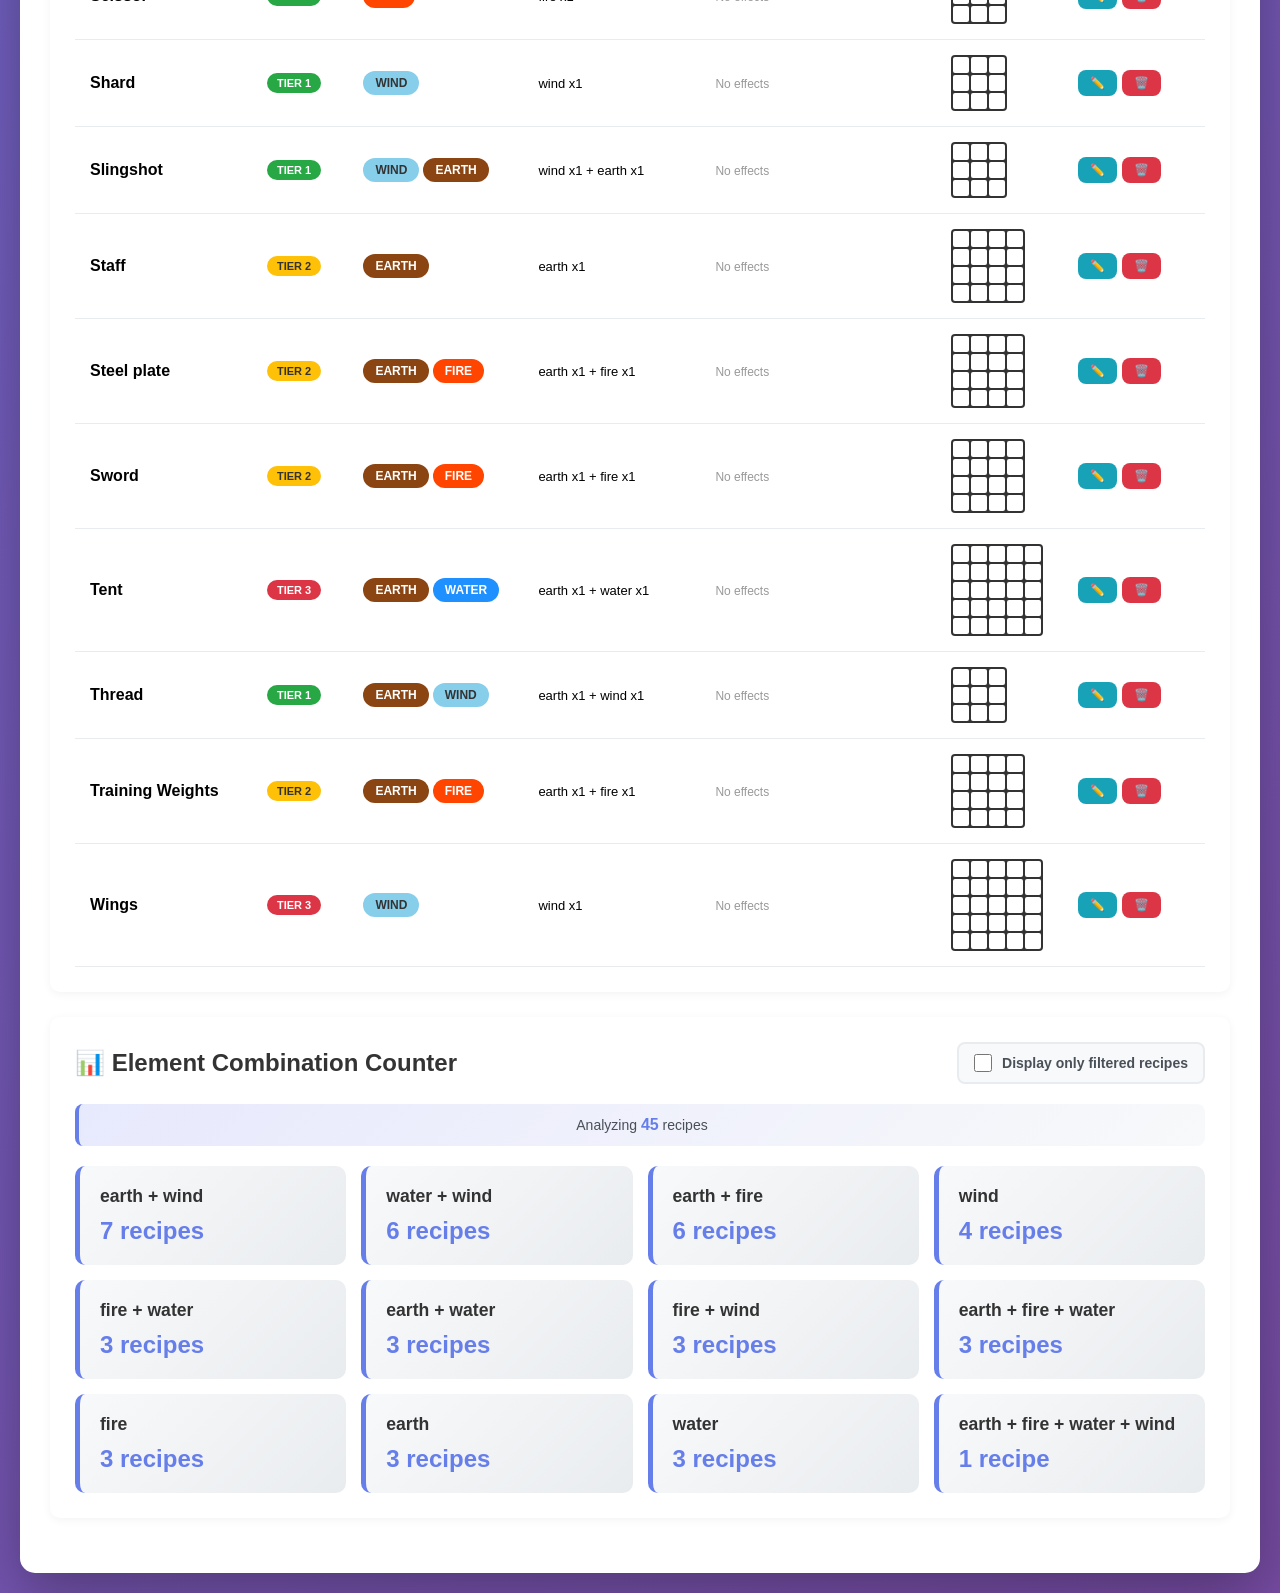
==== commit c1aabdc1: "Ingredients addition" ====
--- a/index.html
+++ b/index.html
@@ -83,6 +83,9 @@
             </button>
             <button class="tab-button" data-tab="ingredients">
                 🌟 Ingredients
+            </button>
+            <button class="tab-button" data-tab="game">
+                🎮 Game
             </button>
         </div>
 
@@ -357,17 +360,130 @@
                 <button class="btn btn-success" onclick="ingredientsModule.exportCSV()">
                     📥 Export Ingredients CSV
                 </button>
+                <button class="btn btn-warning" onclick="ingredientsModule.importData()">
+                    📤 Import Data
+                </button>
+                <button class="btn btn-danger" onclick="ingredientsModule.resetData()">
+                    🔄 Reset to Default
+                </button>
                 <div class="search-box">
-                    <input type="text" id="ingredientSearchInput" placeholder="🔍 Search ingredients...">
+                    <input type="text" id="ingredientSearchInput" placeholder="🔍 Search ingredients..." oninput="ingredientsModule.applyFilters()">
+                </div>
+            </div>
+
+            <div class="content">
+                <div class="stats-grid">
+                    <div class="stat-card">
+                        <div class="stat-card-title">📊 Ingredient Statistics</div>
+                        <div style="font-size: 3em; font-weight: bold; margin: 10px 0;">
+                            <span id="totalIngredients">0</span> 
+                            <span style="font-size: 0.4em; opacity: 0.8;">Total Ingredients</span>
+                        </div>
+                        <div class="tier-breakdown">
+                            <div class="tier-stat">
+                                <div class="tier-stat-label">Fire</div>
+                                <div class="tier-stat-value" id="fireIngCount">0</div>
+                            </div>
+                            <div class="tier-stat">
+                                <div class="tier-stat-label">Water</div>
+                                <div class="tier-stat-value" id="waterIngCount">0</div>
+                            </div>
+                            <div class="tier-stat">
+                                <div class="tier-stat-label">Earth</div>
+                                <div class="tier-stat-value" id="earthIngCount">0</div>
+                            </div>
+                            <div class="tier-stat">
+                                <div class="tier-stat-label">Wind</div>
+                                <div class="tier-stat-value" id="windIngCount">0</div>
+                            </div>
+                        </div>
+                    </div>
+                    <div class="chart-container">
+                        <canvas id="ingredientPieChart"></canvas>
+                    </div>
+                </div>
+
+                <!-- Filter Controls -->
+                <div class="section filter-sort-section">
+                    <h2 class="section-title">🎯 Filter & Sort Options</h2>
+                    
+                    <div class="filter-controls">
+                        <div class="filter-group">
+                            <label class="filter-label">
+                                <span class="filter-icon">🎚️</span>
+                                <span>Sort By:</span>
+                            </label>
+                            <select id="ingredientSortSelect" class="filter-select" onchange="ingredientsModule.applyFilters()">
+                                <option value="name-asc">Name (A → Z)</option>
+                                <option value="name-desc">Name (Z → A)</option>
+                                <option value="size-asc">Size (Small → Huge)</option>
+                                <option value="cost-asc">Cost (Low → High)</option>
+                                <option value="cost-desc">Cost (High → Low)</option>
+                            </select>
+                        </div>
+
+                        <div class="filter-group">
+                            <label class="filter-label">
+                                <span class="filter-icon">📏</span>
+                                <span>Filter by Size:</span>
+                            </label>
+                            <select id="sizeFilter" class="filter-select" onchange="ingredientsModule.applyFilters()">
+                                <option value="all">All Sizes</option>
+                                <option value="Small">Small</option>
+                                <option value="Medium">Medium</option>
+                                <option value="Large">Large</option>
+                                <option value="Huge">Huge</option>
+                            </select>
+                        </div>
+
+                        <div class="filter-group">
+                            <label class="filter-label">
+                                <span class="filter-icon">🌟</span>
+                                <span>Filter by Element:</span>
+                            </label>
+                            <select id="elementTypeFilter" class="filter-select" onchange="ingredientsModule.applyFilters()">
+                                <option value="all">All Elements</option>
+                                <option value="fire">Fire Only</option>
+                                <option value="water">Water Only</option>
+                                <option value="earth">Earth Only</option>
+                                <option value="wind">Wind Only</option>
+                            </select>
+                        </div>
+
+                        <button class="btn btn-secondary" onclick="ingredientsModule.clearFilters()">
+                            🔄 Clear All Filters
+                        </button>
+                    </div>
+
+                    <div class="filter-status">
+                        <span>Showing <strong id="ingredientFilteredCount">0</strong> of <strong id="ingredientTotalCount">0</strong> ingredients</span>
+                    </div>
+                </div>
+
+                <div class="section">
+                    <h2 class="section-title">🌟 All Ingredients</h2>
+                    <div id="ingredientTableContainer"></div>
+                </div>
+            </div>
+        </div>
+
+        <!-- Game Tab Content -->
+        <div id="game-tab" class="tab-content">
+            <div class="toolbar">
+                <button class="btn btn-primary" onclick="gameModule.startGame()">
+                    🎮 Start Game
+                </button>
+                <div class="search-box">
+                    <input type="text" placeholder="🎮 Game features coming soon...">
                 </div>
             </div>
 
             <div class="content">
                 <div class="section">
                     <div class="empty-state">
-                        <div style="font-size: 60px;">🌟</div>
-                        <h3>Ingredients Management</h3>
-                        <p>This feature is coming soon. Stay tuned!</p>
+                        <div style="font-size: 60px;">🎮</div>
+                        <h3>Game Management</h3>
+                        <p>This feature is coming soon. Stay tuned for gameplay features!</p>
                     </div>
                 </div>
             </div>
@@ -537,6 +653,82 @@
         </div>
     </div>
 
+    <!-- Ingredient Modal -->
+    <div id="ingredientModal" class="modal">
+        <div class="modal-content">
+            <div class="modal-header">
+                <h2 id="ingredientModalTitle">Add New Ingredient</h2>
+                <button class="close" onclick="ingredientsModule.closeModal()">&times;</button>
+            </div>
+            <div class="modal-body">
+                <form id="ingredientForm" onsubmit="ingredientsModule.saveIngredient(event)">
+                    <input type="hidden" id="ingredientEditIndex" value="-1">
+                    
+                    <div class="form-group">
+                        <label for="ingredientSize">Size *</label>
+                        <select id="ingredientSize" required>
+                            <option value="Small">Small</option>
+                            <option value="Medium">Medium</option>
+                            <option value="Large">Large</option>
+                            <option value="Huge">Huge</option>
+                        </select>
+                    </div>
+
+                    <div class="form-group">
+                        <label for="ingredientQty">Quantity per Deck *</label>
+                        <input type="number" id="ingredientQty" required min="0" max="99" placeholder="e.g., 10">
+                    </div>
+
+                    <div class="form-group">
+                        <label for="ingredientCost">Cost Structure *</label>
+                        <input type="number" id="ingredientCost" required min="1" max="10" placeholder="e.g., 1">
+                    </div>
+
+                    <div class="form-group">
+                        <label for="fireName">Fire Name *</label>
+                        <input type="text" id="fireName" required placeholder="e.g., Oil">
+                    </div>
+
+                    <div class="form-group">
+                        <label for="waterName">Water Name *</label>
+                        <input type="text" id="waterName" required placeholder="e.g., Bucket of Water">
+                    </div>
+
+                    <div class="form-group">
+                        <label for="earthName">Earth Name *</label>
+                        <input type="text" id="earthName" required placeholder="e.g., Herb">
+                    </div>
+
+                    <div class="form-group">
+                        <label for="windName">Wind Name *</label>
+                        <input type="text" id="windName" required placeholder="e.g., Jar of Clean Air">
+                    </div>
+
+                    <div class="shape-editor">
+                        <div class="shape-editor-title">
+                            <span>🎨 Ingredient Shape (3x3 Grid)</span>
+                            <button type="button" class="clear-shape-btn" onclick="ingredientsModule.clearShape()">
+                                Clear Pattern
+                            </button>
+                        </div>
+                        <div style="text-align: center;">
+                            <div id="ingredientShapeEditorGrid" class="shape-editor-grid"></div>
+                        </div>
+                    </div>
+
+                    <div style="display: flex; gap: 10px; margin-top: 30px;">
+                        <button type="submit" class="btn btn-primary" style="flex: 1;">
+                            💾 Save Ingredient
+                        </button>
+                        <button type="button" class="btn btn-danger" onclick="ingredientsModule.closeModal()" style="flex: 1;">
+                            ❌ Cancel
+                        </button>
+                    </div>
+                </form>
+            </div>
+        </div>
+    </div>
+
     <!-- Toast Notification -->
     <div id="toast" class="toast"></div>
 
@@ -544,6 +736,7 @@
     <script src="recipes.js"></script>
     <script src="locations.js"></script>
     <script src="ingredients.js"></script>
+    <script src="game.js"></script>
     <script src="app.js"></script>
 </body>
 </html>
